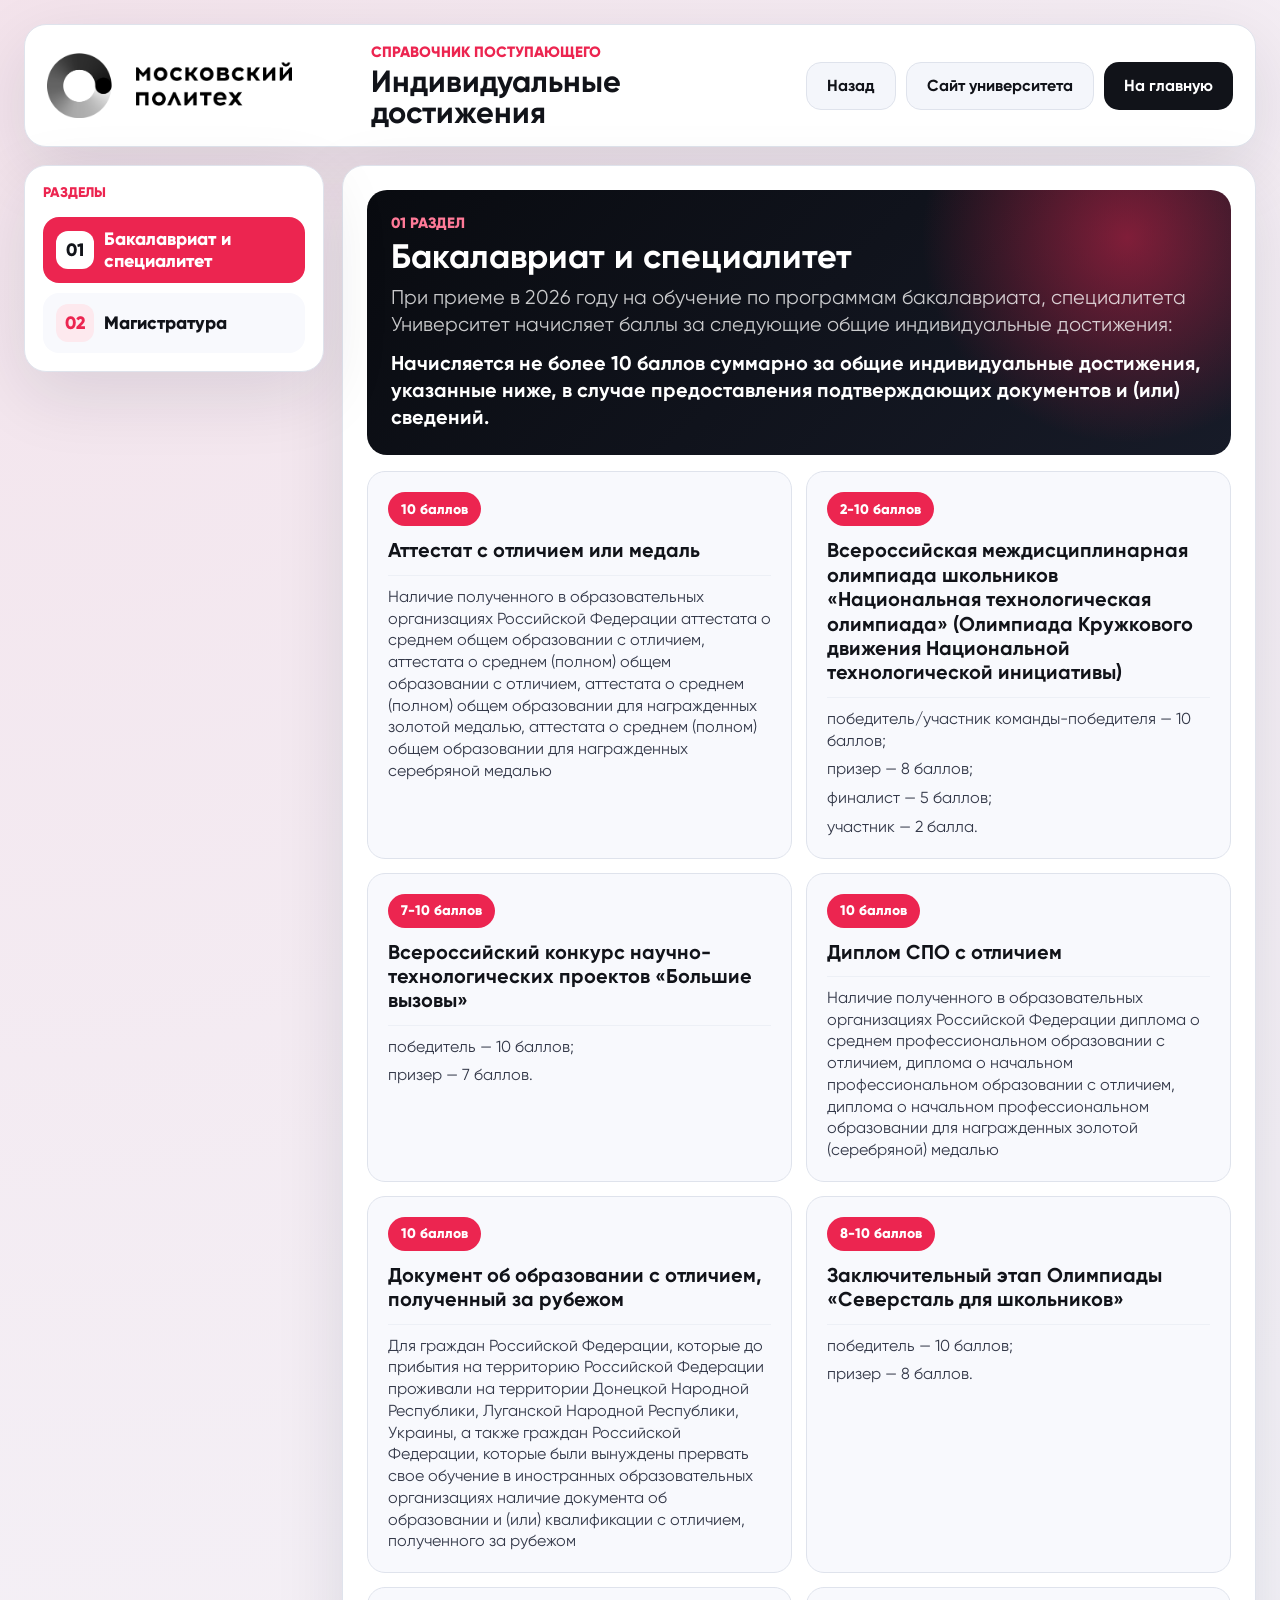
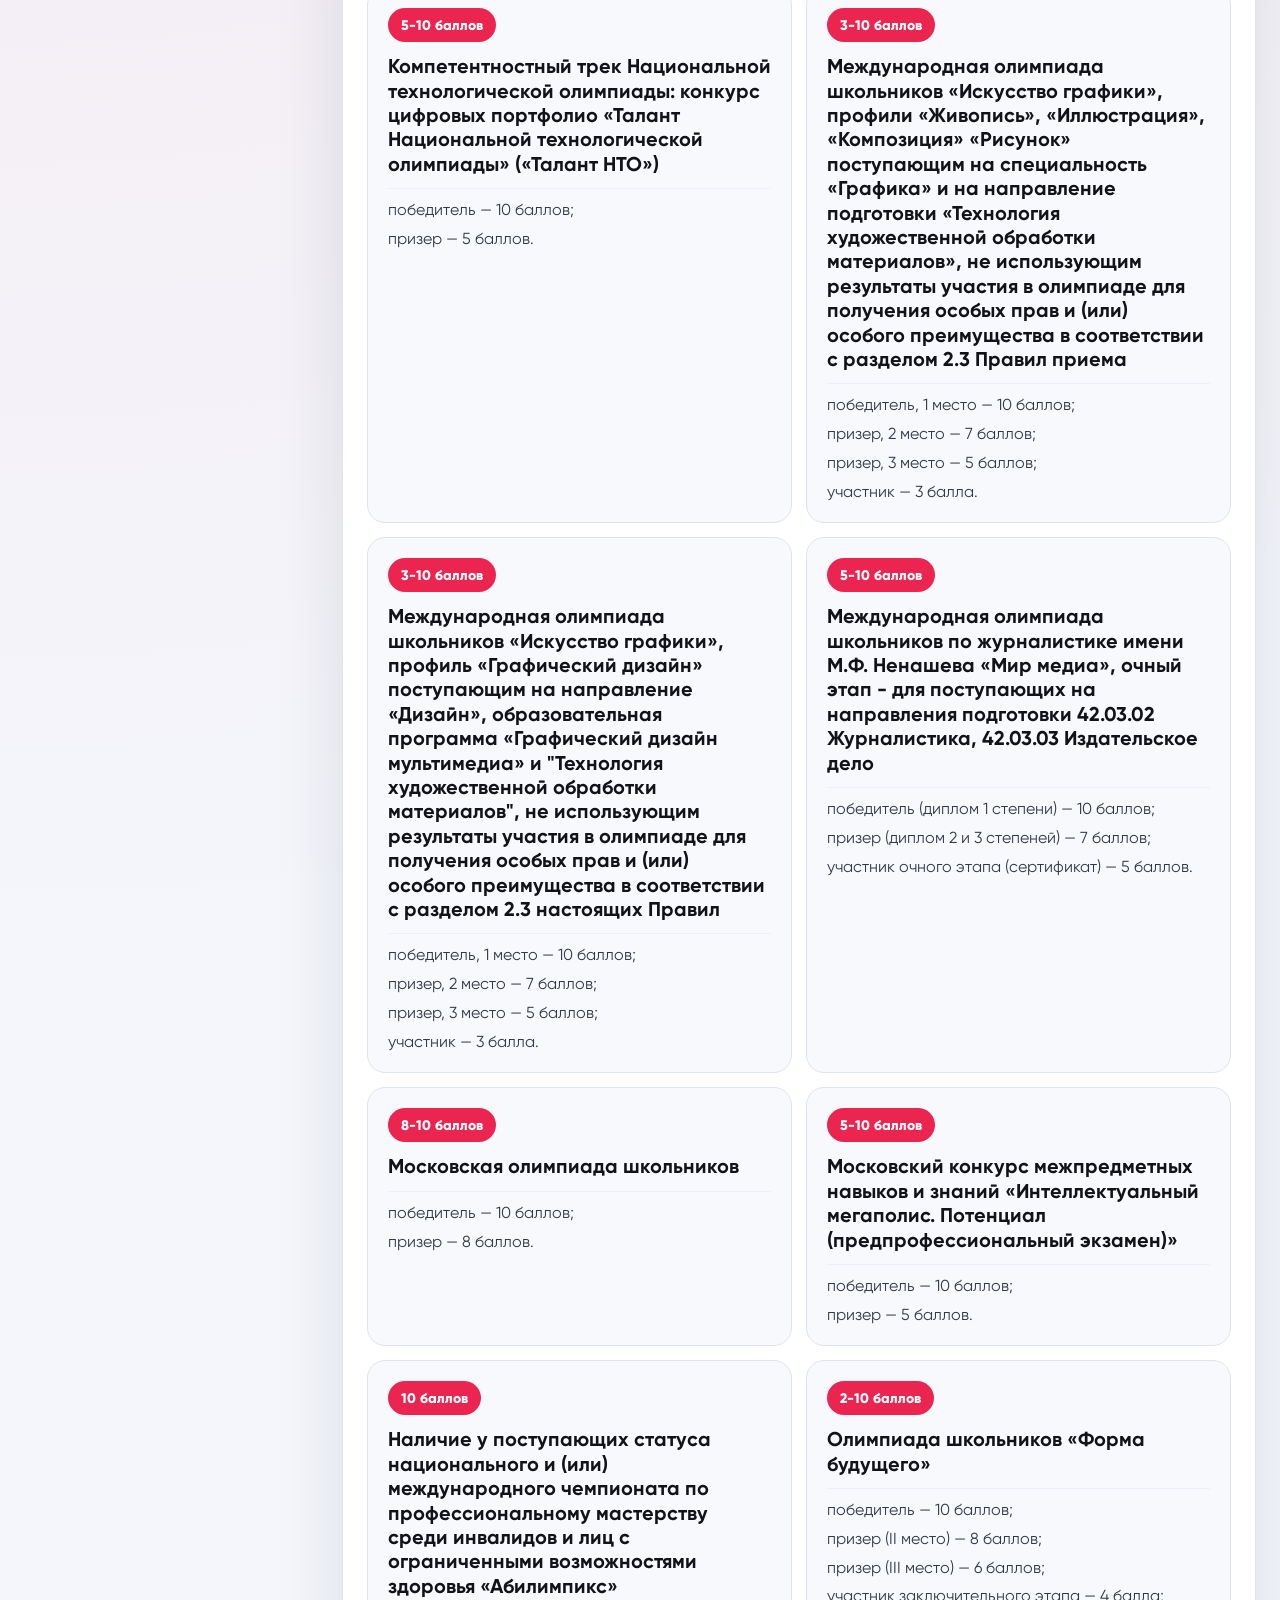
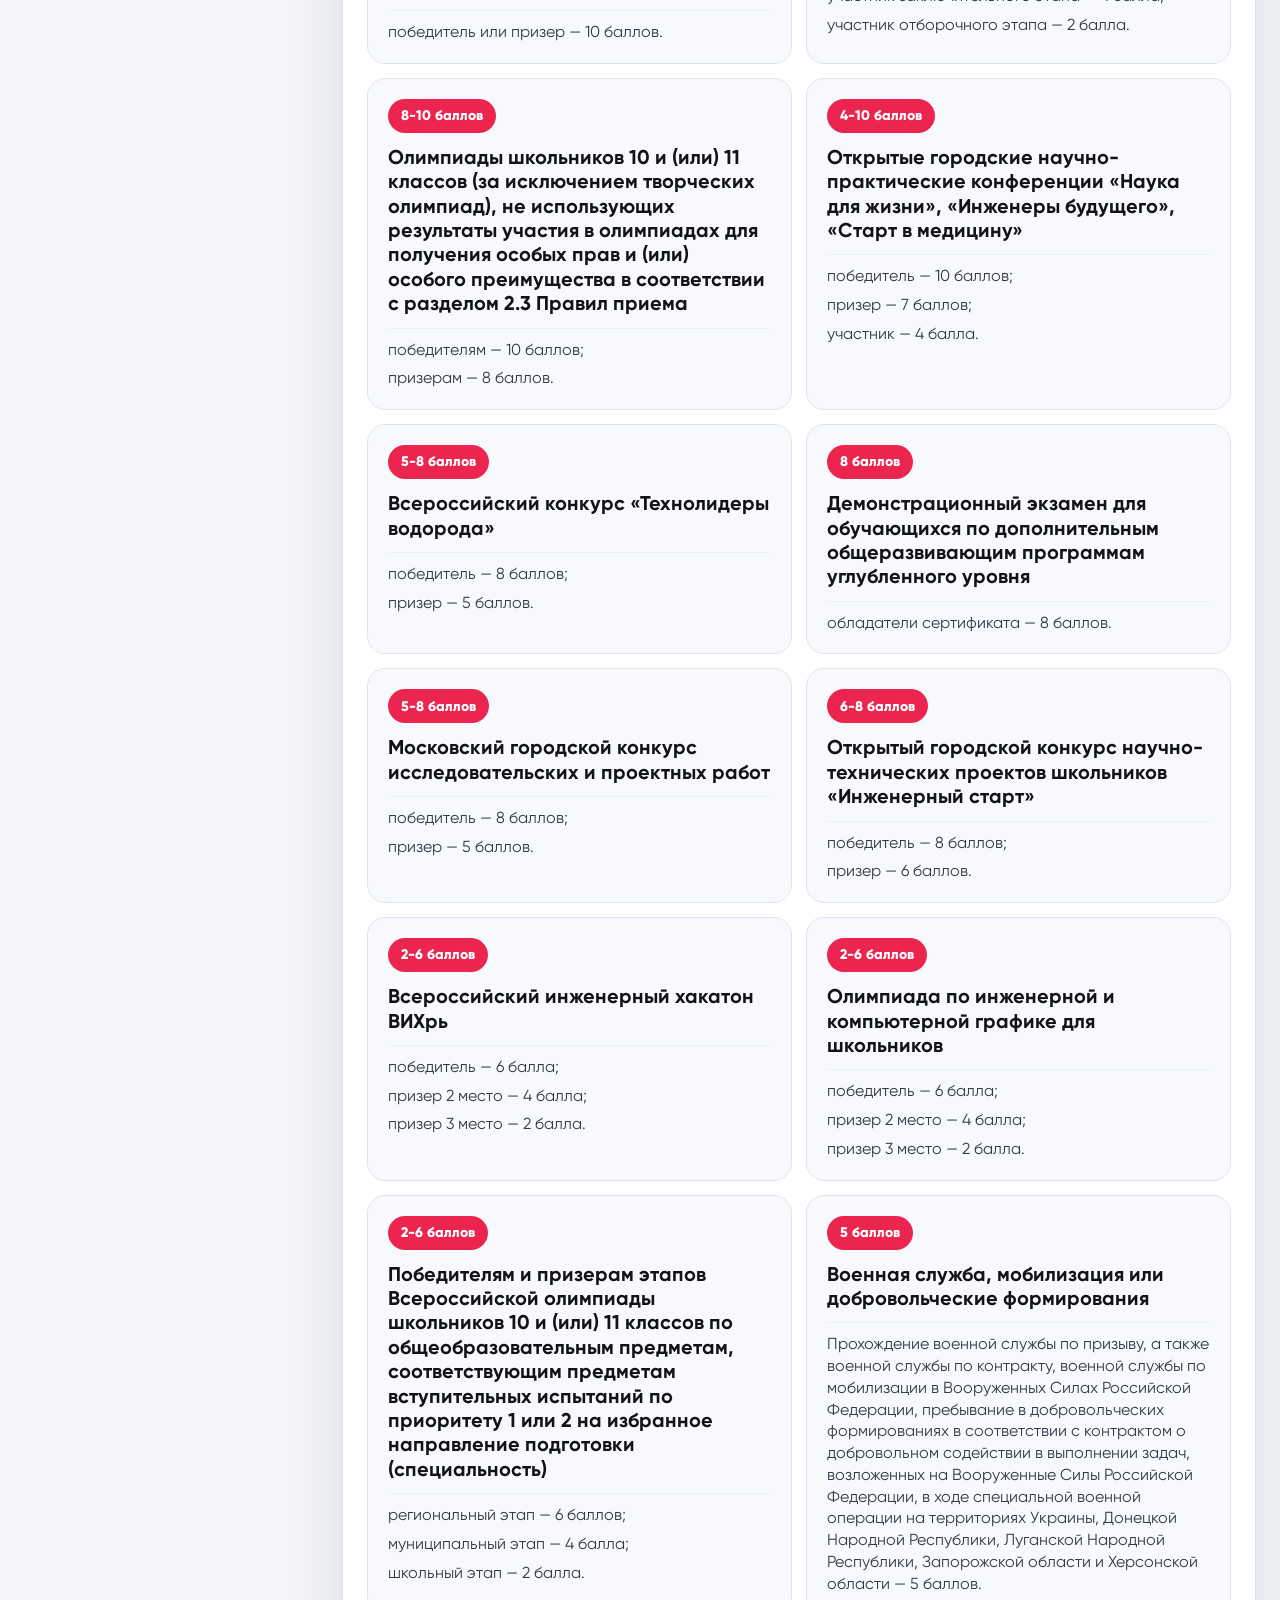
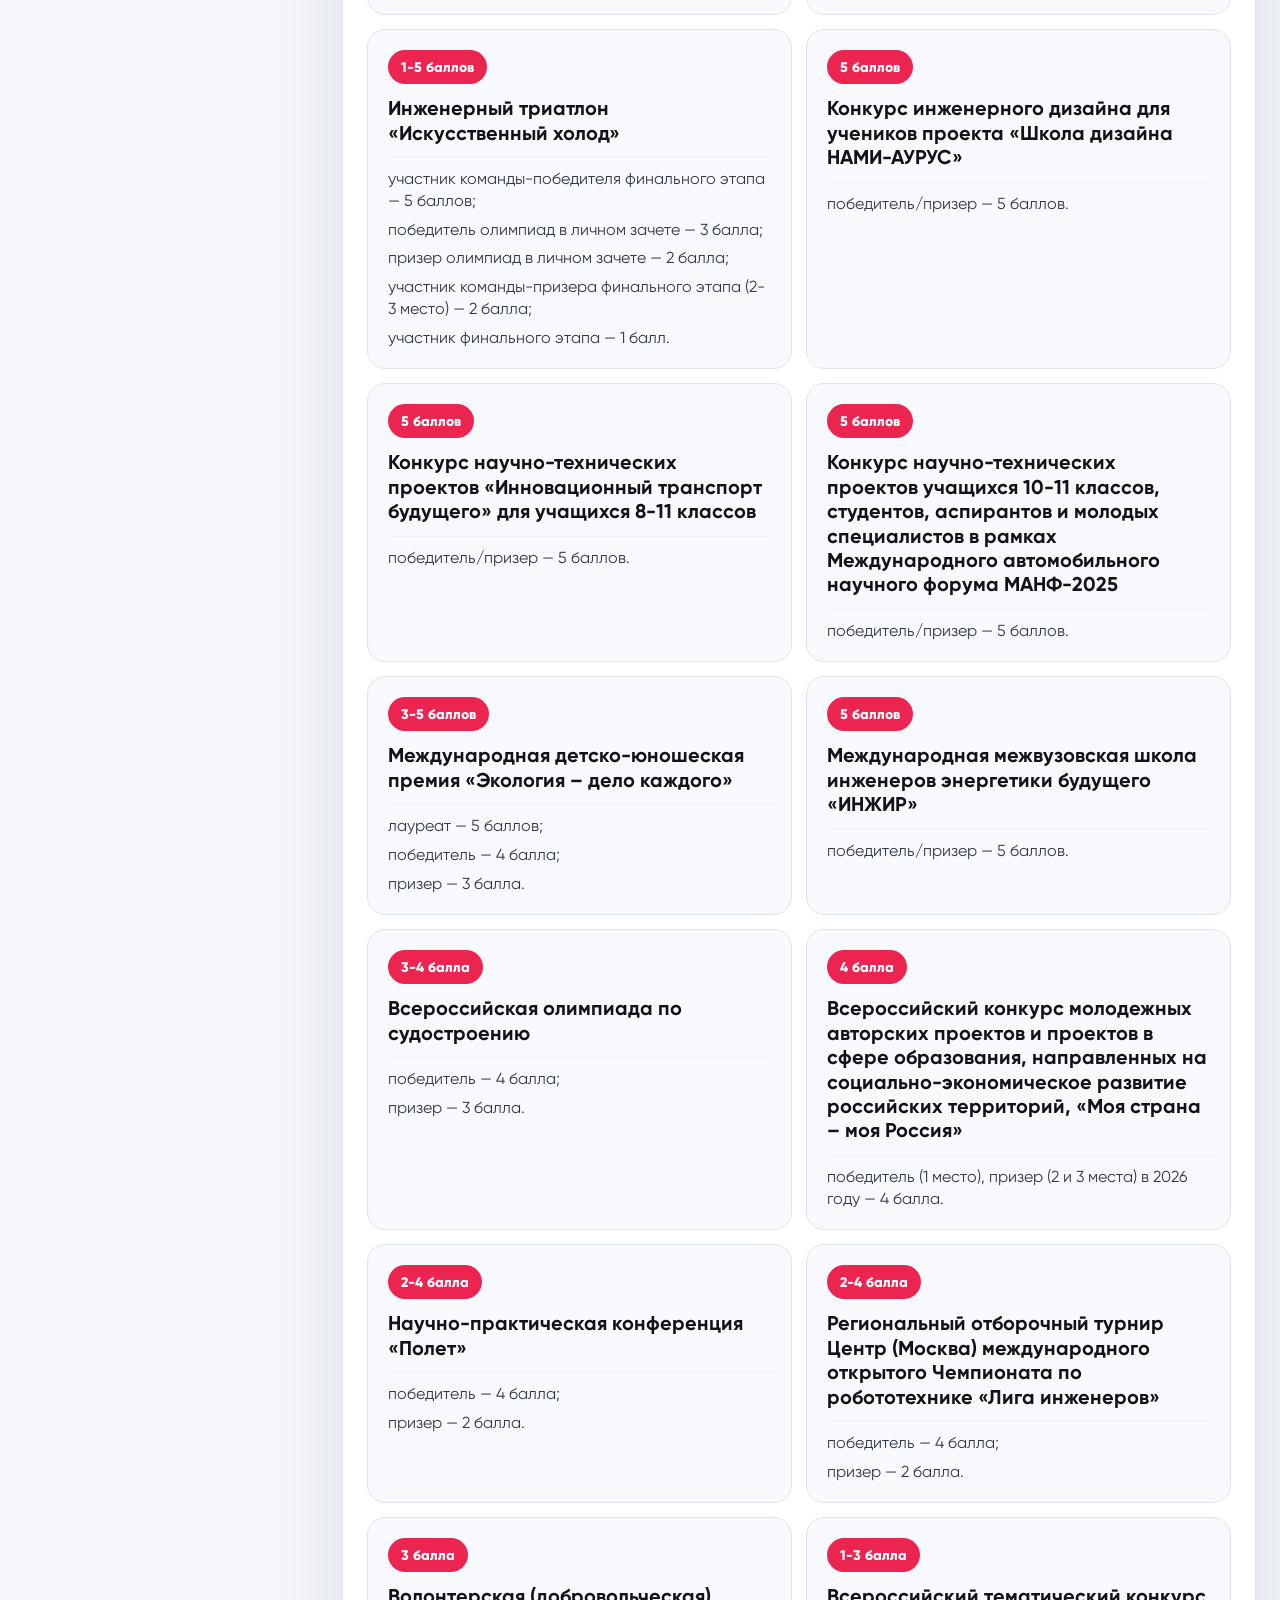
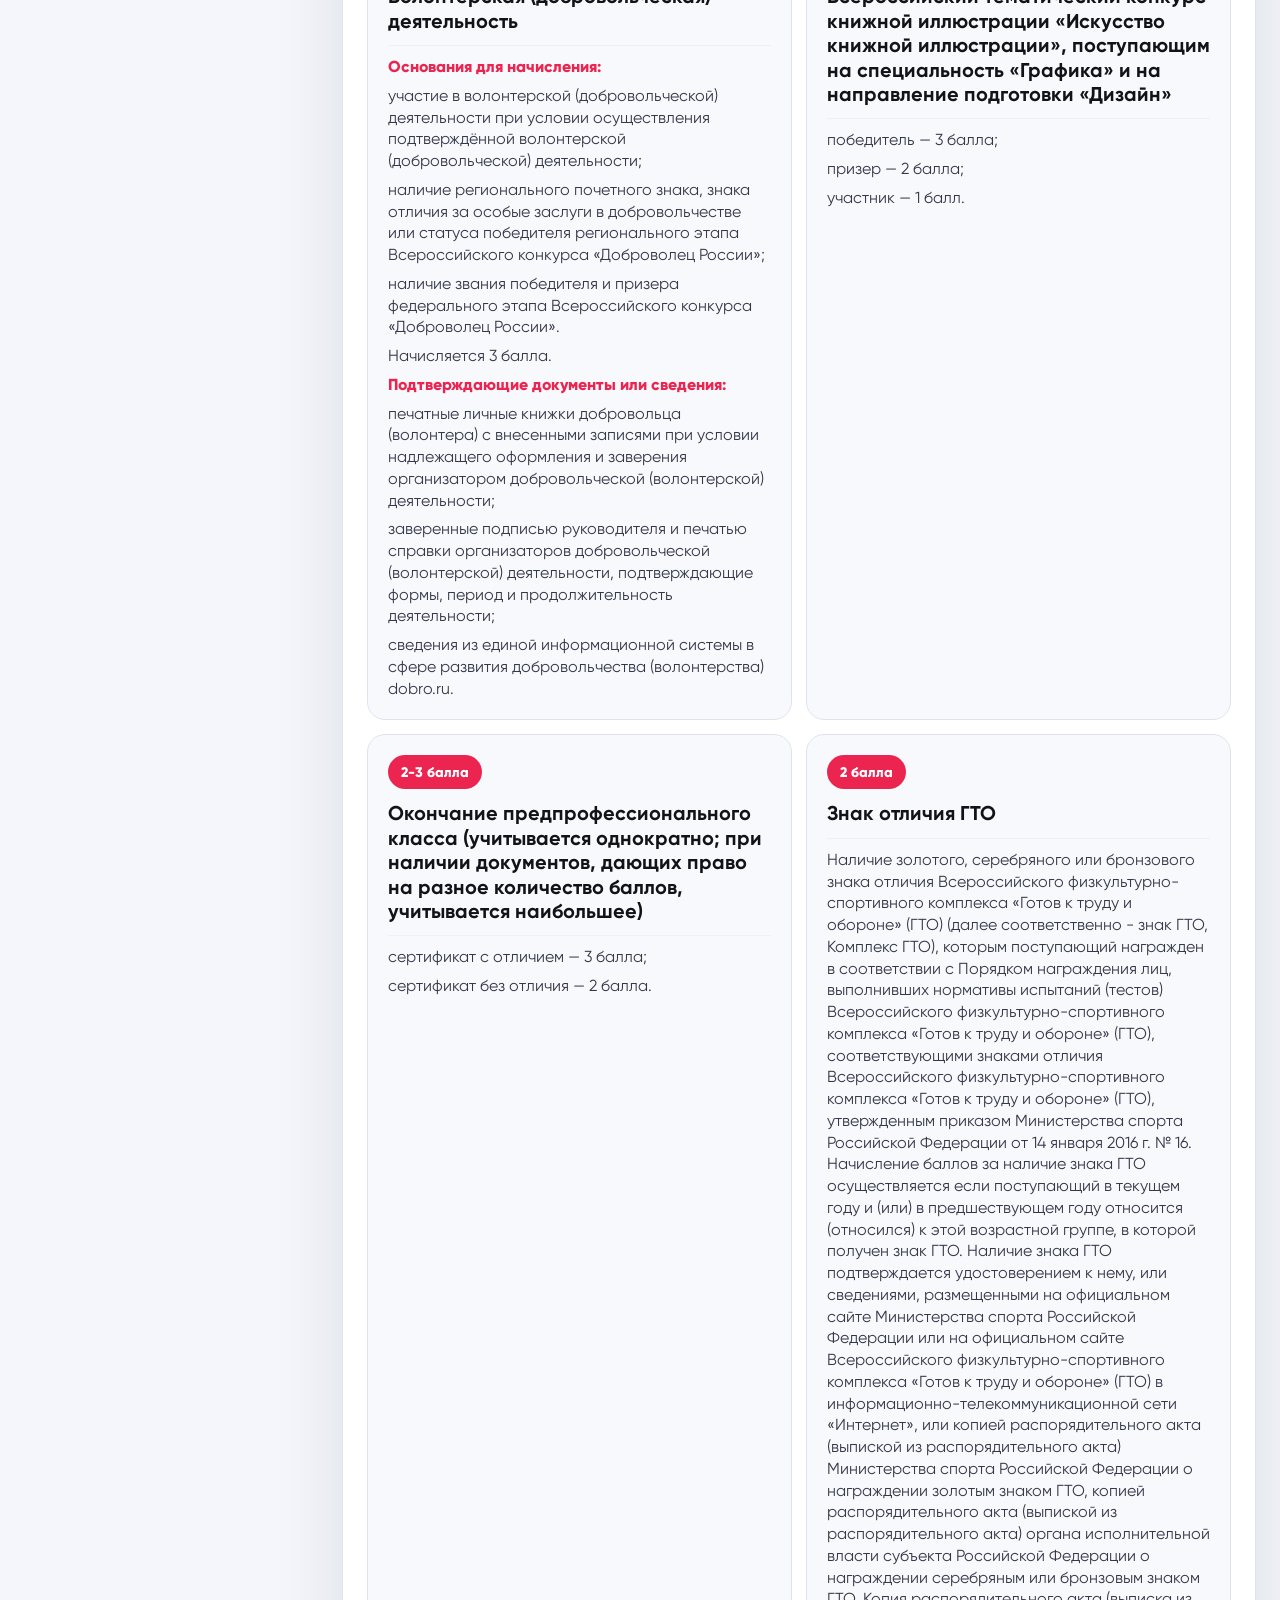
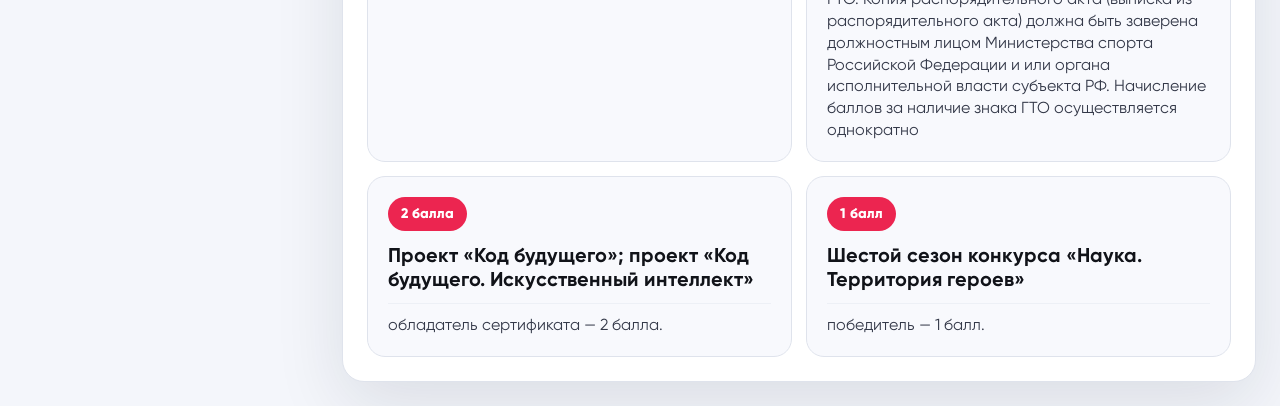
==== achievements.html @ 29fb8d40 "Initial site publication setup" ====
<!doctype html>
<html lang="ru">
  <head>
    <meta charset="utf-8">
    <meta name="viewport" content="width=device-width, initial-scale=1">
    <title>Индивидуальные достижения | Московский Политех</title>
    <link rel="stylesheet" href="assets/css/styles.css">
    <link rel="stylesheet" href="assets/css/viewer.css">
    <link rel="stylesheet" href="assets/css/achievements.css">
  </head>
  <body class="viewer-page">
    <main class="viewer-shell achievements-shell">
      <header class="viewer-header">
        <img src="assets/img/polytech_logo_main_RGB_RUS.png" alt="Московский Политех">
        <div>
          <p>Справочник поступающего</p>
          <h1>Индивидуальные достижения</h1>
        </div>
        <div class="viewer-actions">
          <button type="button" data-go-back>Назад</button>
          <button type="button" data-open-achievements-site>Сайт университета</button>
          <a href="index.html">На главную</a>
        </div>
      </header>

      <section class="achievements-layout">
        <aside class="achievements-nav" id="achievementsNav"></aside>
        <section class="achievements-content">
          <div class="achievements-hero" id="achievementsHero"></div>
          <div class="achievements-grid" id="achievementsGrid"></div>
        </section>
      </section>
    </main>
    <script src="assets/js/achievements-data.js"></script>
    <script src="assets/js/achievements.js"></script>
  </body>
</html>
---- assets/css/styles.css ----
:root {
  --bg: #f4f6fb;
  --surface: #ffffff;
  --surface-soft: #f7f8fc;
  --text: #111319;
  --muted: #697083;
  --line: #dfe3ec;
  --brand-red: #ec2550;
  --brand-black: #111319;
  --active-accent: #ec2550;
  --shadow: 0 22px 70px rgba(22, 28, 45, 0.11);
  --radius: 22px;
}

@font-face {
  font-family: "Gilroy";
  src: url("../fonts/Gilroy-Regular.otf") format("opentype");
  font-weight: 400;
  font-style: normal;
  font-display: swap;
}

@font-face {
  font-family: "Gilroy";
  src: url("../fonts/Gilroy-Medium.otf") format("opentype");
  font-weight: 500;
  font-style: normal;
  font-display: swap;
}

@font-face {
  font-family: "Gilroy";
  src: url("../fonts/Gilroy-SemiBold.otf") format("opentype");
  font-weight: 600;
  font-style: normal;
  font-display: swap;
}

@font-face {
  font-family: "Gilroy";
  src: url("../fonts/Gilroy-Bold.otf") format("opentype");
  font-weight: 700;
  font-style: normal;
  font-display: swap;
}

@font-face {
  font-family: "Gilroy";
  src: url("../fonts/Gilroy-ExtraBold.otf") format("opentype");
  font-weight: 800;
  font-style: normal;
  font-display: swap;
}

* {
  box-sizing: border-box;
}

html,
body {
  width: 100%;
  min-height: 100%;
}

body {
  margin: 0;
  color: var(--text);
  background:
    radial-gradient(circle at 10% 0%, rgba(236, 37, 80, 0.08), transparent 34%),
    linear-gradient(180deg, #fbfcff 0%, var(--bg) 100%);
  font-family: "Gilroy", Arial, Helvetica, system-ui, sans-serif;
  letter-spacing: 0;
}

body.dashboard-page,
html:has(body.dashboard-page) {
  height: 100%;
  overflow: hidden;
}

body.modal-open {
  overflow: hidden;
}

button {
  font: inherit;
  color: inherit;
}

svg {
  fill: none;
  stroke: currentColor;
  stroke-width: 1.8;
  stroke-linecap: round;
  stroke-linejoin: round;
}

.app-shell {
  display: grid;
  grid-template-rows: minmax(70px, 7.8vh) minmax(0, 1fr);
  width: 100vw;
  height: 100vh;
  margin: 0 auto;
  padding: clamp(14px, 1.05vw, 30px);
  overflow: hidden;
}

.topbar {
  display: grid;
  grid-template-columns: minmax(280px, 20vw) minmax(520px, 1fr) minmax(190px, 13vw);
  align-items: center;
  gap: clamp(16px, 1.2vw, 34px);
  min-height: 0;
  padding: clamp(7px, 0.65vw, 18px) clamp(14px, 1vw, 28px);
  background: rgba(255, 255, 255, 0.84);
  border: 1px solid rgba(223, 227, 236, 0.9);
  border-radius: var(--radius);
  box-shadow: 0 12px 40px rgba(23, 30, 52, 0.07);
  backdrop-filter: blur(18px);
}

.top-actions {
  display: flex;
  align-items: center;
  justify-content: flex-end;
  gap: clamp(8px, 0.55vw, 14px);
  min-width: 0;
}

.brand {
  display: flex;
  align-items: center;
  min-width: 0;
  align-self: center;
  color: inherit;
  text-decoration: none;
  cursor: pointer;
}

.brand__logo {
  display: block;
  width: min(100%, 330px);
  max-height: clamp(38px, 4.25vh, 84px);
  object-fit: contain;
  object-position: left center;
}

.page-title {
  display: flex;
  flex-direction: column;
  justify-content: center;
  align-self: center;
  min-height: 0;
  text-align: center;
  transform: translateY(-2px);
}

.page-title p,
.panel-heading p,
.section-heading p,
.eyebrow,
.modal-kicker {
  margin: 0;
  color: var(--active-accent);
  font-size: clamp(12px, 0.78vw, 20px);
  font-weight: 800;
  letter-spacing: 0;
  text-transform: uppercase;
}

.page-title p {
  font-size: clamp(27px, 1.95vw, 62px);
  color: #111319;
  line-height: 0.95;
}

.page-title h1 {
  margin: 5px 0 0;
  color: var(--muted);
  font-size: clamp(15px, 0.95vw, 30px);
  line-height: 1;
  font-weight: 600;
}

.top-action,
.primary-action,
.secondary-action,
.wide-link,
.modal-button,
.operator-card button,
.script-row__actions button {
  display: inline-flex;
  align-items: center;
  justify-content: center;
  gap: 10px;
  min-height: clamp(42px, 2.95vh, 70px);
  padding: 0 clamp(16px, 1.15vw, 32px);
  border: 0;
  border-radius: clamp(12px, 0.8vw, 22px);
  cursor: pointer;
  transition: transform 160ms ease, box-shadow 160ms ease, background 160ms ease;
}

.top-actions .top-action {
  min-height: clamp(40px, 2.7vh, 64px);
  padding: 0 clamp(12px, 0.85vw, 24px);
  white-space: nowrap;
}

.top-action,
.primary-action,
.modal-button,
.operator-card button {
  color: #fff;
  background: var(--brand-black);
  box-shadow: 0 12px 24px rgba(17, 19, 25, 0.18);
}

.top-action:hover,
.primary-action:hover,
.modal-button:hover,
.operator-card button:hover {
  transform: translateY(-1px);
}

.button-icon {
  display: inline-grid;
  place-items: center;
  width: 24px;
  height: 24px;
}

.button-icon svg {
  width: 24px;
  height: 24px;
}

.dashboard-page main {
  display: grid;
  grid-template-rows: minmax(0, 56fr) minmax(0, 44fr);
  gap: clamp(12px, 0.9vw, 24px);
  min-height: 0;
  margin-top: clamp(12px, 0.9vw, 24px);
  overflow: hidden;
}

.dashboard-grid {
  display: grid;
  grid-template-columns: minmax(300px, 20vw) minmax(620px, 1fr) minmax(320px, 21vw);
  gap: clamp(12px, 0.9vw, 24px);
  min-height: 0;
  overflow: hidden;
}

.topics-panel,
.faq-panel,
.hero-card,
.materials-section {
  background: var(--surface);
  border: 1px solid rgba(223, 227, 236, 0.95);
  border-radius: var(--radius);
  box-shadow: var(--shadow);
}

.topics-panel,
.faq-panel {
  min-height: 0;
  padding: clamp(12px, 0.9vw, 26px);
  overflow: hidden;
}

.panel-heading h2,
.section-heading h2 {
  margin: 4px 0 0;
  font-size: clamp(20px, 1.22vw, 38px);
  line-height: 1.1;
}

.topic-list {
  display: grid;
  gap: clamp(4px, 0.3vw, 10px);
  margin-top: clamp(8px, 0.55vw, 18px);
}

.topic-item {
  display: grid;
  grid-template-columns: 14px 1fr;
  align-items: center;
  gap: 12px;
  min-height: clamp(30px, 2.45vh, 64px);
  padding: clamp(4px, 0.28vw, 10px) clamp(8px, 0.52vw, 16px);
  color: #343949;
  text-align: left;
  background: transparent;
  border: 1px solid transparent;
  border-radius: clamp(10px, 0.72vw, 18px);
  cursor: pointer;
}

.topic-item span:last-child {
  font-size: clamp(13px, 0.74vw, 22px);
  font-weight: 700;
  line-height: 1.18;
}

.topic-dot {
  width: 10px;
  height: 10px;
  border-radius: 50%;
  background: var(--topic-accent);
  box-shadow: 0 0 0 5px color-mix(in srgb, var(--topic-accent) 13%, transparent);
}

.topic-item.is-active {
  color: #111319;
  background: color-mix(in srgb, var(--topic-accent) 10%, #fff);
  border-color: color-mix(in srgb, var(--topic-accent) 28%, #fff);
}

.hero-card {
  position: relative;
  display: grid;
  grid-template-columns: minmax(0, 1fr) 36%;
  overflow: hidden;
  min-height: 0;
  padding: clamp(18px, 1.35vw, 42px);
  color: #fff;
  background:
    radial-gradient(circle at 83% 18%, rgba(236, 37, 80, 0.28), transparent 27%),
    linear-gradient(135deg, #090b10 0%, #151821 58%, #08090d 100%);
}

.hero-card::before {
  position: absolute;
  inset: 0;
  content: "";
  background-image:
    linear-gradient(rgba(255, 255, 255, 0.055) 1px, transparent 1px),
    linear-gradient(90deg, rgba(255, 255, 255, 0.055) 1px, transparent 1px);
  background-size: 42px 42px;
  mask-image: linear-gradient(110deg, rgba(0, 0, 0, 0.38), transparent 78%);
}

.hero-copy {
  position: relative;
  z-index: 2;
  display: flex;
  flex-direction: column;
  justify-content: center;
  max-width: 660px;
}

.eyebrow {
  color: #ff6f8e;
}

.hero-copy h2 {
  margin: clamp(8px, 0.58vw, 18px) 0 0;
  font-size: clamp(32px, 2.42vw, 78px);
  line-height: 0.96;
  font-weight: 800;
  max-width: 92%;
}

.hero-copy p:not(.eyebrow) {
  margin: clamp(10px, 0.68vw, 22px) 0 0;
  max-width: 620px;
  color: rgba(255, 255, 255, 0.78);
  font-size: clamp(16px, 1.02vw, 32px);
  line-height: 1.25;
}

.hero-points {
  display: flex;
  flex-wrap: wrap;
  gap: clamp(6px, 0.45vw, 12px);
  margin-top: clamp(10px, 0.72vw, 24px);
}

.hero-points span {
  display: inline-flex;
  align-items: center;
  min-height: clamp(28px, 2vh, 52px);
  padding: clamp(5px, 0.34vw, 12px) clamp(9px, 0.58vw, 18px);
  color: rgba(255, 255, 255, 0.9);
  font-size: clamp(12px, 0.68vw, 20px);
  font-weight: 700;
  background: rgba(255, 255, 255, 0.11);
  border: 1px solid rgba(255, 255, 255, 0.15);
  border-radius: 999px;
}

.hero-actions {
  display: flex;
  flex-wrap: wrap;
  gap: clamp(8px, 0.55vw, 16px);
  margin-top: clamp(12px, 0.85vw, 28px);
}

.primary-action {
  background: var(--brand-red);
  box-shadow: 0 14px 30px color-mix(in srgb, var(--active-accent) 32%, transparent);
}

.secondary-action,
.modal-button--secondary {
  color: #111319;
  background: #fff;
  border: 1px solid var(--line);
  box-shadow: none;
}

.hero-visual {
  position: relative;
  z-index: 1;
  display: grid;
  place-items: center;
  overflow: visible;
}

.hero-visual img {
  width: min(520px, 112%);
  height: auto;
  transform: rotate(-5deg) translateX(2%);
  filter: drop-shadow(0 30px 44px rgba(236, 37, 80, 0.18));
}

.faq-list {
  display: grid;
  gap: clamp(4px, 0.3vw, 10px);
  margin-top: clamp(8px, 0.55vw, 18px);
}

.faq-item {
  display: grid;
  grid-template-columns: 1fr 24px;
  align-items: center;
  gap: 10px;
  min-height: clamp(30px, 2.35vh, 62px);
  padding: clamp(4px, 0.28vw, 10px) clamp(8px, 0.48vw, 16px) clamp(4px, 0.28vw, 10px) clamp(10px, 0.56vw, 18px);
  text-align: left;
  background: var(--surface-soft);
  border: 1px solid transparent;
  border-radius: 14px;
  cursor: pointer;
}

.faq-item span {
  font-size: clamp(12px, 0.68vw, 20px);
  font-weight: 700;
  line-height: 1.18;
}

.faq-item svg {
  width: 21px;
  color: var(--active-accent);
}

.faq-item:hover {
  border-color: color-mix(in srgb, var(--active-accent) 24%, #fff);
}

.wide-link {
  width: 100%;
  margin-top: clamp(8px, 0.55vw, 18px);
  color: var(--active-accent);
  background: color-mix(in srgb, var(--active-accent) 10%, #fff);
  border: 1px solid color-mix(in srgb, var(--active-accent) 18%, #fff);
  font-weight: 800;
}

.materials-section {
  min-height: 0;
  padding: clamp(10px, 0.7vw, 22px) clamp(14px, 0.9vw, 26px) clamp(10px, 0.7vw, 22px);
  overflow: hidden;
}

.section-heading {
  display: flex;
  align-items: baseline;
  justify-content: flex-start;
  gap: clamp(14px, 1vw, 32px);
  margin-bottom: clamp(6px, 0.42vw, 14px);
}

.section-heading h2 {
  margin: 0;
}

.materials-grid {
  display: grid;
  grid-template-columns: repeat(5, minmax(0, 1fr));
  grid-auto-rows: minmax(0, 1fr);
  gap: clamp(8px, 0.62vw, 18px);
  height: calc(100% - clamp(36px, 2.65vh, 72px));
  min-height: 0;
}

.material-card {
  display: grid;
  grid-template-rows: auto auto 1fr;
  gap: clamp(5px, 0.34vw, 10px);
  min-height: 0;
  padding: clamp(9px, 0.64vw, 20px);
  text-align: left;
  background: linear-gradient(180deg, #fff 0%, #f8f9fd 100%);
  border: 1px solid var(--line);
  border-radius: clamp(14px, 0.9vw, 24px);
  cursor: pointer;
  transition: transform 160ms ease, border-color 160ms ease, box-shadow 160ms ease;
}

.material-card:hover {
  transform: translateY(-2px);
  border-color: color-mix(in srgb, var(--active-accent) 32%, #fff);
  box-shadow: 0 18px 34px rgba(22, 28, 45, 0.1);
}

.material-icon {
  display: grid;
  place-items: center;
  width: clamp(32px, 2vw, 62px);
  height: clamp(32px, 2vw, 62px);
  color: var(--active-accent);
  background: color-mix(in srgb, var(--active-accent) 10%, #fff);
  border-radius: 14px;
}

.material-icon svg {
  width: clamp(19px, 1.15vw, 34px);
  height: clamp(19px, 1.15vw, 34px);
}

.material-card strong {
  font-size: clamp(15px, 0.88vw, 28px);
  line-height: 1;
}

.material-card span:last-child {
  color: var(--muted);
  font-size: clamp(12px, 0.68vw, 20px);
  line-height: 1.18;
  overflow: hidden;
}

.modal-backdrop {
  position: fixed;
  z-index: 20;
  inset: 0;
  display: grid;
  place-items: center;
  padding: 38px;
  background: rgba(11, 14, 24, 0.58);
  backdrop-filter: blur(8px);
}

.modal-backdrop[hidden] {
  display: none;
}

.modal {
  position: relative;
  width: min(1120px, 100%);
  max-height: min(840px, calc(100vh - 70px));
  overflow: hidden;
  background: #fff;
  border-radius: 24px;
  box-shadow: 0 30px 100px rgba(0, 0, 0, 0.3);
}

.modal-close {
  position: absolute;
  top: 20px;
  right: 20px;
  z-index: 2;
  display: grid;
  place-items: center;
  width: 48px;
  height: 48px;
  background: #f1f3f8;
  border: 0;
  border-radius: 50%;
  cursor: pointer;
}

.modal-close svg {
  width: 24px;
}

.modal-body {
  max-height: inherit;
  overflow: auto;
  padding: 40px;
}

.modal-kicker {
  color: var(--active-accent);
}

.modal h2 {
  max-width: 900px;
  margin: 8px 0 20px;
  font-size: 42px;
  line-height: 1.06;
}

.modal-content {
  color: #2a2f3d;
  font-size: 20px;
  line-height: 1.45;
}

.large-text {
  margin: 0;
  max-width: 900px;
  font-size: 22px;
  line-height: 1.45;
}

.theme-summary {
  padding: 22px;
  background: color-mix(in srgb, var(--theme-accent) 9%, #fff);
  border: 1px solid color-mix(in srgb, var(--theme-accent) 22%, #fff);
  border-radius: 18px;
}

.theme-summary p {
  margin: 0;
  font-size: 22px;
}

.theme-summary ul,
.clean-list {
  display: grid;
  gap: 10px;
  margin: 18px 0 0;
  padding-left: 24px;
}

.info-grid {
  display: grid;
  grid-template-columns: repeat(2, minmax(0, 1fr));
  gap: 14px;
  margin-top: 16px;
}

.info-block {
  padding: 18px;
  background: #f8f9fd;
  border: 1px solid var(--line);
  border-radius: 18px;
}

.info-block h3 {
  margin: 0 0 8px;
  font-size: 22px;
}

.info-block p {
  margin: 0;
}

.modal-actions {
  display: flex;
  flex-wrap: wrap;
  gap: 12px;
  margin-top: 24px;
}

.scripts-layout {
  display: grid;
  grid-template-columns: 320px 1fr;
  gap: 18px;
}

.operator-card {
  display: flex;
  flex-direction: column;
  align-items: flex-start;
  min-height: 330px;
  padding: 22px;
  color: #fff;
  background: linear-gradient(145deg, #111319, #27304f);
  border-radius: 20px;
}

.operator-card p {
  margin: 0;
  color: color-mix(in srgb, var(--active-accent) 72%, #fff);
  font-size: 15px;
  font-weight: 800;
  text-transform: uppercase;
}

.operator-card h3 {
  margin: 12px 0;
  font-size: 28px;
  line-height: 1.05;
}

.operator-card span {
  color: rgba(255, 255, 255, 0.76);
}

.operator-card button {
  margin-top: auto;
  background: var(--active-accent);
}

.scripts-list {
  display: grid;
  gap: 10px;
}

.script-row {
  display: grid;
  grid-template-columns: 1fr auto;
  align-items: center;
  gap: 16px;
  padding: 14px;
  background: color-mix(in srgb, var(--theme-accent) 7%, #fff);
  border: 1px solid color-mix(in srgb, var(--theme-accent) 18%, #fff);
  border-radius: 16px;
}

.script-row strong,
.script-row span {
  display: block;
}

.script-row strong {
  font-size: 19px;
}

.script-row span {
  margin-top: 3px;
  color: var(--muted);
  font-size: 16px;
}

.script-row__actions {
  display: flex;
  gap: 8px;
}

.script-row__actions button {
  min-height: 44px;
  padding: 0 15px;
  color: #111319;
  background: #fff;
  border: 1px solid var(--line);
  border-radius: 12px;
  box-shadow: none;
}

.faq-rows {
  display: grid;
  gap: 10px;
}

.faq-row {
  display: grid;
  gap: 6px;
  width: 100%;
  padding: 16px;
  text-align: left;
  background: #f8f9fd;
  border: 1px solid var(--line);
  border-radius: 16px;
  cursor: pointer;
}

.faq-row strong {
  font-size: 20px;
}

.faq-row span {
  color: var(--muted);
  font-size: 17px;
  line-height: 1.35;
}

@media (max-width: 1500px) {
  .topbar,
  .dashboard-grid {
    grid-template-columns: 1fr;
  }

  .top-actions {
    justify-content: flex-start;
  }

  .page-title {
    text-align: left;
  }

  .materials-grid {
    grid-template-columns: repeat(3, minmax(0, 1fr));
  }

  .topic-list {
    grid-template-columns: repeat(2, minmax(0, 1fr));
  }
}

@media (max-width: 900px) {
  .app-shell {
    padding: 14px;
  }

  .hero-card,
  .scripts-layout,
  .info-grid {
    grid-template-columns: 1fr;
  }

  .hero-visual {
    display: none;
  }

  .materials-grid,
  .topic-list {
    grid-template-columns: 1fr;
  }

  .modal-body {
    padding: 26px;
  }

  .modal h2 {
    font-size: 32px;
  }
}
---- assets/css/viewer.css ----
.viewer-page {
  min-height: 100vh;
  height: auto;
  overflow: auto;
  background:
    radial-gradient(circle at 0 0, rgba(236, 37, 80, 0.09), transparent 30%),
    #f4f6fb;
}

.viewer-shell {
  display: block;
  width: min(1480px, calc(100% - 48px));
  margin: 24px auto;
  min-height: auto;
  overflow: visible;
}

.viewer-header {
  display: grid;
  grid-template-columns: 300px 1fr auto;
  align-items: center;
  gap: 24px;
  padding: 18px 22px;
  background: #fff;
  border: 1px solid var(--line);
  border-radius: 22px;
  box-shadow: var(--shadow);
}

.viewer-header img {
  width: 245px;
  max-height: 70px;
  object-fit: contain;
  object-position: left center;
}

.viewer-header p {
  margin: 0 0 6px;
  color: var(--brand-red);
  font-size: 15px;
  font-weight: 800;
  text-transform: uppercase;
}

.viewer-header h1 {
  margin: 0;
  font-size: clamp(30px, 2.4vw, 52px);
  line-height: 1;
}

.viewer-header a,
.viewer-header button,
.loyalty-tabs button {
  display: inline-flex;
  align-items: center;
  justify-content: center;
  min-height: 48px;
  padding: 0 20px;
  color: #fff;
  text-decoration: none;
  background: var(--brand-black);
  border: 0;
  border-radius: 15px;
  font: inherit;
  font-weight: 700;
  cursor: pointer;
}

.viewer-actions {
  display: flex;
  align-items: center;
  justify-content: flex-end;
  gap: 10px;
}

.viewer-header button {
  color: var(--brand-black);
  background: #f4f6fb;
  border: 1px solid var(--line);
}

.viewer-content {
  margin-top: 18px;
  padding: 28px;
  background: #fff;
  border: 1px solid var(--line);
  border-radius: 22px;
  box-shadow: var(--shadow);
}

.script-article {
  display: grid;
  gap: 12px;
}

.script-article h2,
.slide-card h2 {
  margin: 24px 0 4px;
  color: var(--brand-red);
  font-size: 28px;
  line-height: 1.1;
}

.script-article h2:first-child {
  margin-top: 0;
}

.script-article p,
.script-checklist li,
.slide-card li,
.summary-card li {
  margin: 0;
  color: #252a35;
  font-size: 21px;
  line-height: 1.48;
  overflow-wrap: anywhere;
  word-break: normal;
}

.script-viewer-layout {
  display: grid;
  grid-template-columns: minmax(280px, 360px) minmax(0, 1fr);
  gap: 18px;
  margin-top: 18px;
  align-items: start;
}

.script-nav {
  position: sticky;
  top: 18px;
  max-height: calc(100vh - 170px);
  padding: 18px;
  overflow: auto;
  background: #fff;
  border: 1px solid var(--line);
  border-radius: 22px;
  box-shadow: var(--shadow);
}

.script-nav p {
  margin: 0 0 12px;
  color: var(--brand-red);
  font-size: 14px;
  font-weight: 800;
  text-transform: uppercase;
}

.script-nav__group {
  display: grid;
  gap: 6px;
  padding: 7px 0;
  border-top: 1px solid #edf0f6;
}

.script-nav__group:first-of-type {
  border-top: 0;
  padding-top: 0;
}

.script-nav button {
  width: 100%;
  text-align: left;
  border: 1px solid transparent;
  cursor: pointer;
}

.script-nav__section {
  min-height: 46px;
  padding: 10px 12px;
  color: var(--brand-black);
  background: #f8f9fd;
  border-radius: 14px;
  font: inherit;
  font-size: 16px;
  font-weight: 800;
  line-height: 1.16;
}

.script-nav__sub {
  min-height: 36px;
  padding: 8px 12px 8px 24px;
  color: #596174;
  background: transparent;
  border-radius: 12px;
  font: inherit;
  font-size: 14px;
  font-weight: 700;
  line-height: 1.18;
}

.script-nav__sub--program {
  margin-top: 2px;
  color: #202532;
  font-size: 14px;
  font-weight: 800;
  background: color-mix(in srgb, var(--brand-red) 6%, #fff);
}

.script-nav__sub--profile {
  padding-left: 36px;
  font-size: 13px;
  font-weight: 600;
}

.script-nav button:hover,
.script-nav button.is-active {
  color: #fff;
  background: var(--brand-red);
}

.script-viewer-content {
  margin-top: 0;
  padding: 0;
  overflow: hidden;
}

.script-overview {
  padding: 26px;
  color: #fff;
  background:
    radial-gradient(circle at 88% 12%, rgba(236, 37, 80, 0.46), transparent 28%),
    linear-gradient(135deg, #090b10, #171b28);
  border-radius: 21px 21px 0 0;
}

.script-overview p {
  margin: 0;
  color: #ff7a98;
  font-size: 15px;
  font-weight: 800;
  text-transform: uppercase;
}

.script-overview h2 {
  margin: 8px 0 10px;
  font-size: clamp(34px, 2.2vw, 56px);
  line-height: 1;
}

.script-overview span {
  display: block;
  max-width: 850px;
  color: rgba(255, 255, 255, 0.76);
  font-size: 20px;
  line-height: 1.35;
}

.script-sections {
  display: grid;
  gap: 16px;
  padding: 18px;
}

.script-section {
  scroll-margin-top: 18px;
  padding: 22px;
  background: #f8f9fd;
  border: 1px solid var(--line);
  border-radius: 18px;
}

.script-section h2 {
  margin: 0 0 16px;
  color: var(--brand-red);
  font-size: clamp(25px, 1.55vw, 36px);
  line-height: 1.08;
}

.script-section__body {
  display: grid;
  gap: 10px;
}

.script-section h3,
.script-section h4 {
  scroll-margin-top: 18px;
}

.script-section h3:first-child {
  margin-top: 0;
}

.script-program {
  margin: 18px 0 4px;
  padding: 16px 18px;
  color: var(--brand-black);
  background: #fff;
  border: 1px solid color-mix(in srgb, var(--brand-red) 18%, #fff);
  border-left: 6px solid var(--brand-red);
  border-radius: 16px;
  font-size: 25px;
  line-height: 1.14;
}

.script-profile {
  margin: 10px 0 2px;
  padding: 12px 16px;
  color: #202532;
  background: #fff;
  border: 1px solid #edf0f6;
  border-radius: 14px;
  font-size: 21px;
  line-height: 1.18;
}

.script-label {
  margin: 2px 0 0;
  padding: 0;
  color: var(--brand-red);
  border-bottom: 0;
  font-size: 15px;
  font-weight: 800;
  line-height: 1.2;
  text-transform: uppercase;
}

.script-section p,
.script-question,
.script-note {
  margin: 0;
  color: #252a35;
  font-size: 20px;
  line-height: 1.45;
  overflow-wrap: anywhere;
}

.script-section p:not(.script-label) {
  padding-bottom: 9px;
  border-bottom: 1px solid #edf0f6;
}

.script-question {
  padding: 16px 18px;
  background: #fff;
  border: 1px solid color-mix(in srgb, var(--brand-red) 18%, #fff);
  border-left: 5px solid var(--brand-red);
  border-radius: 16px;
  font-weight: 700;
}

.script-note {
  padding: 16px 18px;
  color: #111319;
  background: color-mix(in srgb, var(--brand-red) 9%, #fff);
  border: 1px solid color-mix(in srgb, var(--brand-red) 20%, #fff);
  border-radius: 16px;
  font-weight: 700;
}

.script-article p {
  padding-bottom: 10px;
  border-bottom: 1px solid #edf0f6;
}

.script-checklist {
  padding: 0 0 12px;
  border-bottom: 1px solid #edf0f6;
}

.script-checklist p {
  margin-bottom: 10px;
  border-bottom: 0;
}

.script-checklist ul {
  display: grid;
  gap: 8px;
  margin: 0;
  padding-left: 26px;
}

.script-checklist li::marker {
  color: var(--brand-red);
}

.viewer-shell--pdf {
  width: min(1680px, calc(100% - 36px));
  height: calc(100vh - 48px);
  display: grid;
  grid-template-rows: auto minmax(0, 1fr);
  margin: 24px auto;
  overflow: hidden;
}

.viewer-page--spread .viewer-shell--pdf {
  width: calc(100vw - 12px);
  max-width: none;
  height: calc(100vh - 12px);
  margin: 6px auto;
}

.viewer-page--pdf {
  height: 100vh;
  overflow: hidden;
}

.viewer-page--spread .viewer-header {
  grid-template-columns: minmax(190px, 240px) minmax(0, 1fr) auto;
  gap: 14px;
  padding: 8px 12px;
  border-radius: 14px;
}

.viewer-page--spread .viewer-header img {
  width: min(210px, 16vw);
  max-height: 48px;
}

.viewer-page--spread .viewer-header p {
  margin-bottom: 3px;
  font-size: 12px;
}

.viewer-page--spread .viewer-header h1 {
  font-size: clamp(24px, 1.7vw, 40px);
  line-height: 1;
}

.viewer-page--spread .viewer-actions {
  gap: 8px;
}

.viewer-page--spread .viewer-header a,
.viewer-page--spread .viewer-header button {
  min-height: 40px;
  padding: 0 14px;
  border-radius: 12px;
  font-size: 15px;
}

.pdf-frame {
  min-height: 0;
  margin-top: 18px;
  overflow: hidden;
  background: #fff;
  border: 1px solid var(--line);
  border-radius: 22px;
  box-shadow: var(--shadow);
}

.viewer-page--spread .pdf-frame {
  margin-top: 8px;
  border-radius: 14px;
}

.pdf-frame object {
  display: block;
  width: 100%;
  height: 100%;
  min-height: 680px;
  border: 0;
}

.viewer-page--spread .pdf-frame object {
  min-height: 0;
}

.loyalty-tabs {
  display: flex;
  flex-wrap: wrap;
  gap: 10px;
  margin-bottom: 18px;
}

.loyalty-tabs button {
  color: var(--brand-black);
  background: #f4f6fb;
  border: 1px solid var(--line);
}

.loyalty-tabs button.is-active {
  color: #fff;
  background: var(--brand-red);
  border-color: var(--brand-red);
}

.summary-card,
.slide-card {
  padding: 22px;
  background: #f8f9fd;
  border: 1px solid var(--line);
  border-radius: 18px;
}

.summary-card h2,
.slide-card h2 {
  margin-top: 0;
}

.summary-card ul,
.slide-card ul {
  display: grid;
  gap: 10px;
  margin: 0;
  padding-left: 24px;
}

.slide-list {
  display: grid;
  gap: 14px;
}

@media (max-width: 900px) {
  .viewer-shell {
    width: calc(100% - 24px);
    margin: 12px auto;
  }

  .viewer-header,
  .script-viewer-layout {
    grid-template-columns: 1fr;
  }

  .script-nav {
    position: static;
    max-height: none;
  }
}

@media print {
  body {
    background: #fff !important;
  }

  .viewer-shell {
    width: 100%;
    margin: 0;
  }

  .viewer-header {
    box-shadow: none;
    border-radius: 0;
  }

  .viewer-actions,
  .loyalty-tabs {
    display: none;
  }

  .viewer-content {
    box-shadow: none;
    border: 0;
    margin-top: 0;
  }
}
---- assets/css/achievements.css ----
.achievements-shell {
  width: min(1620px, calc(100% - 48px));
}

.achievements-layout {
  display: grid;
  grid-template-columns: 300px 1fr;
  gap: 18px;
  margin-top: 18px;
}

.achievements-nav,
.achievements-content {
  background: #fff;
  border: 1px solid var(--line);
  border-radius: 22px;
  box-shadow: var(--shadow);
}

.achievements-nav {
  position: sticky;
  top: 18px;
  align-self: start;
  display: grid;
  gap: 10px;
  padding: 18px;
}

.achievements-nav p {
  margin: 0 0 6px;
  color: var(--brand-red);
  font-size: 14px;
  font-weight: 800;
  text-transform: uppercase;
}

.achievements-nav button {
  display: grid;
  grid-template-columns: 38px 1fr;
  align-items: center;
  gap: 10px;
  min-height: 58px;
  padding: 10px 12px;
  text-align: left;
  color: var(--brand-black);
  background: #f8f9fd;
  border: 1px solid transparent;
  border-radius: 16px;
  font: inherit;
  font-size: 18px;
  font-weight: 800;
  cursor: pointer;
}

.achievements-nav button span {
  display: grid;
  place-items: center;
  width: 38px;
  height: 38px;
  color: var(--brand-red);
  background: color-mix(in srgb, var(--brand-red) 10%, #fff);
  border-radius: 12px;
}

.achievements-nav button.is-active {
  color: #fff;
  background: var(--brand-red);
}

.achievements-nav button.is-active span {
  color: var(--brand-black);
  background: #fff;
}

.achievements-content {
  padding: 24px;
}

.achievements-hero {
  padding: 24px;
  color: #fff;
  background:
    radial-gradient(circle at 88% 18%, rgba(236, 37, 80, 0.5), transparent 26%),
    linear-gradient(135deg, #090b10, #171b28);
  border-radius: 20px;
}

.achievements-hero p {
  margin: 0;
  color: #ff7a98;
  font-size: 15px;
  font-weight: 800;
  text-transform: uppercase;
}

.achievements-hero h2 {
  margin: 8px 0 10px;
  font-size: clamp(34px, 2.2vw, 58px);
  line-height: 1;
}

.achievements-hero span,
.achievements-hero strong {
  display: block;
  max-width: 960px;
  color: rgba(255, 255, 255, 0.78);
  font-size: 20px;
  line-height: 1.35;
}

.achievements-hero strong {
  margin-top: 12px;
  color: #fff;
}

.achievements-grid {
  display: grid;
  grid-template-columns: repeat(2, minmax(0, 1fr));
  gap: 14px;
  margin-top: 16px;
}

.achievement-card {
  position: relative;
  display: grid;
  align-content: start;
  align-items: start;
  gap: 12px;
  padding: 20px;
  background: #f8f9fd;
  border: 1px solid var(--line);
  border-radius: 18px;
}

.achievement-card h3 {
  margin: 0;
  padding-right: 0;
  color: var(--brand-black);
  font-size: 20px;
  line-height: 1.22;
  overflow-wrap: anywhere;
}

.achievement-score {
  display: inline-flex;
  align-items: center;
  justify-content: center;
  justify-self: start;
  order: -1;
  width: fit-content;
  max-width: 100%;
  min-height: 34px;
  padding: 8px 13px;
  color: #fff;
  text-align: center;
  background: var(--brand-red);
  border-radius: 999px;
  font-size: 14px;
  font-weight: 800;
  line-height: 1.1;
  white-space: nowrap;
}

.achievement-details {
  display: grid;
  gap: 7px;
  padding-top: 10px;
  border-top: 1px solid #edf0f6;
}

.achievement-card ul {
  display: grid;
  gap: 7px;
  margin: 0;
  padding-left: 0;
  list-style: none;
}

.achievement-card li {
  color: #343949;
  font-size: 16px;
  line-height: 1.36;
  overflow-wrap: anywhere;
}

.achievement-card li.is-subheading {
  color: var(--brand-red);
  font-weight: 800;
}

@media (max-width: 1000px) {
  .achievements-layout,
  .achievements-grid {
    grid-template-columns: 1fr;
  }

  .achievements-nav {
    position: static;
  }
}
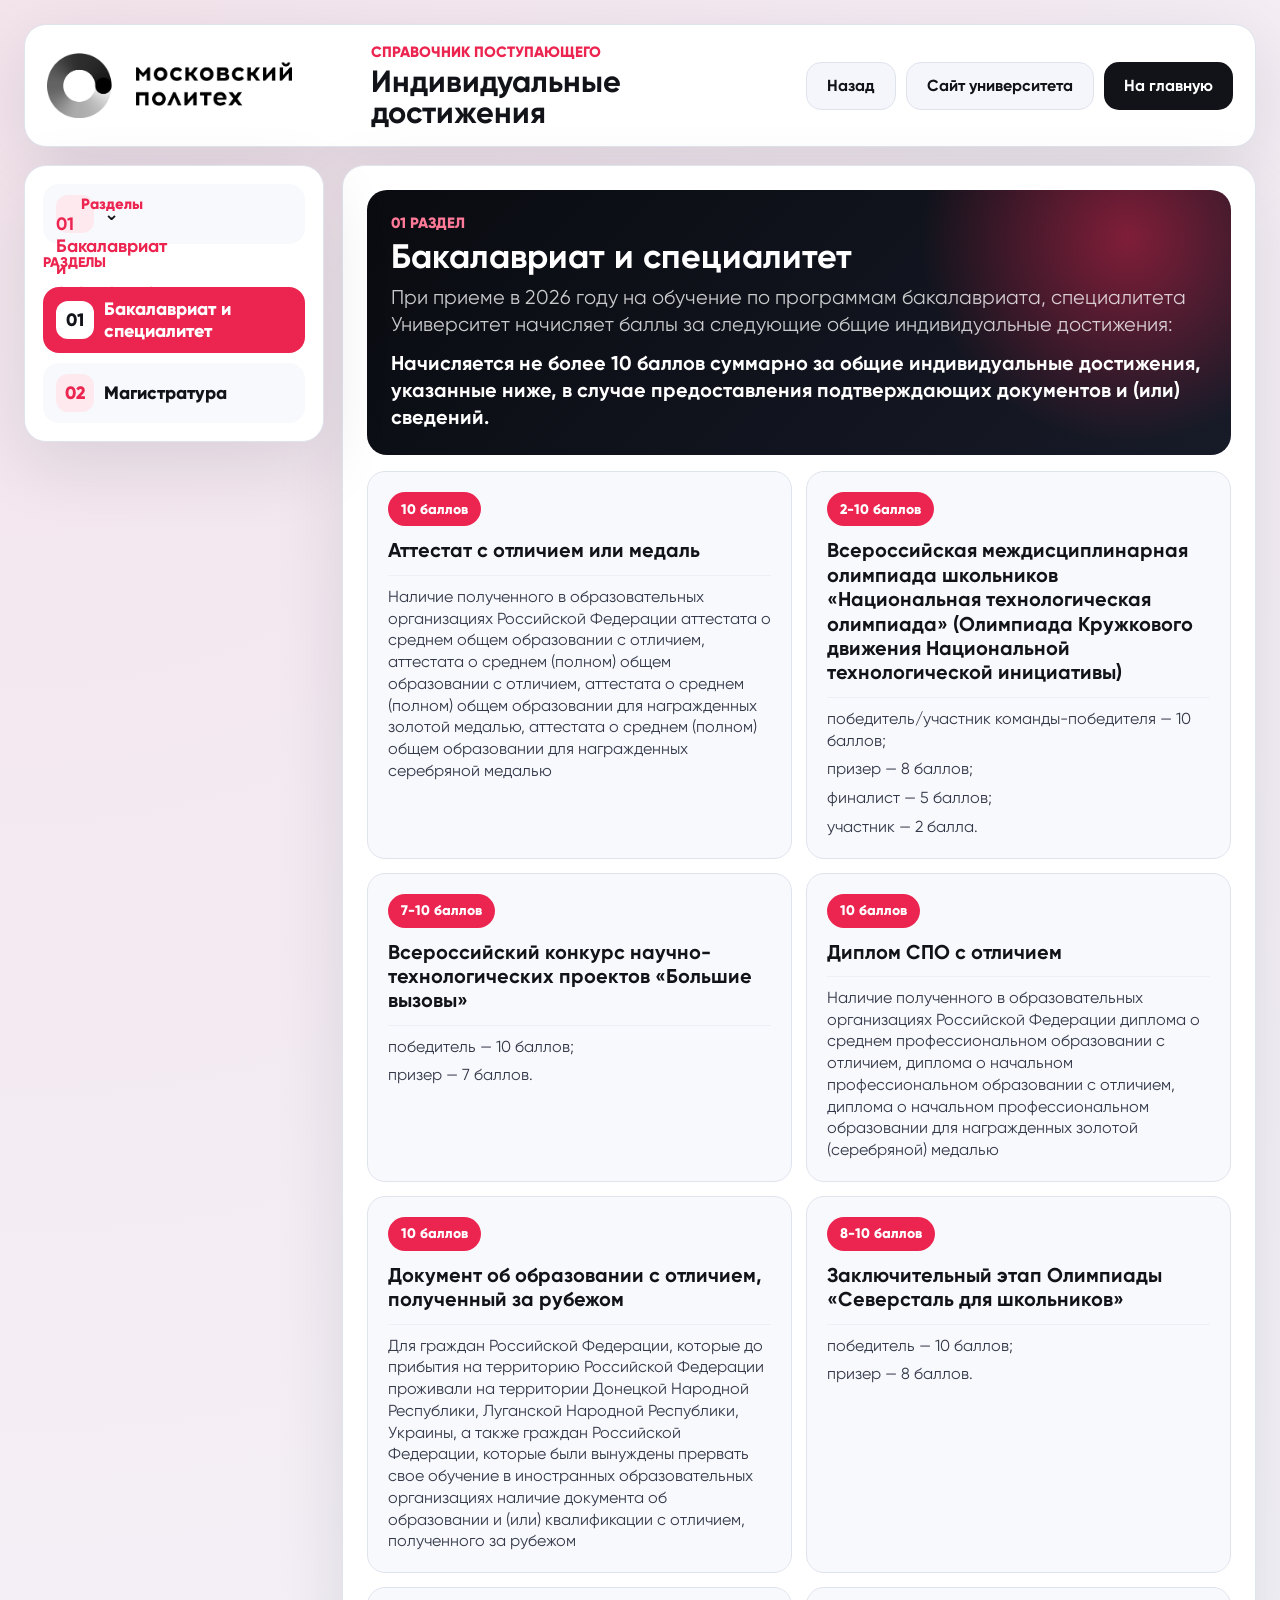
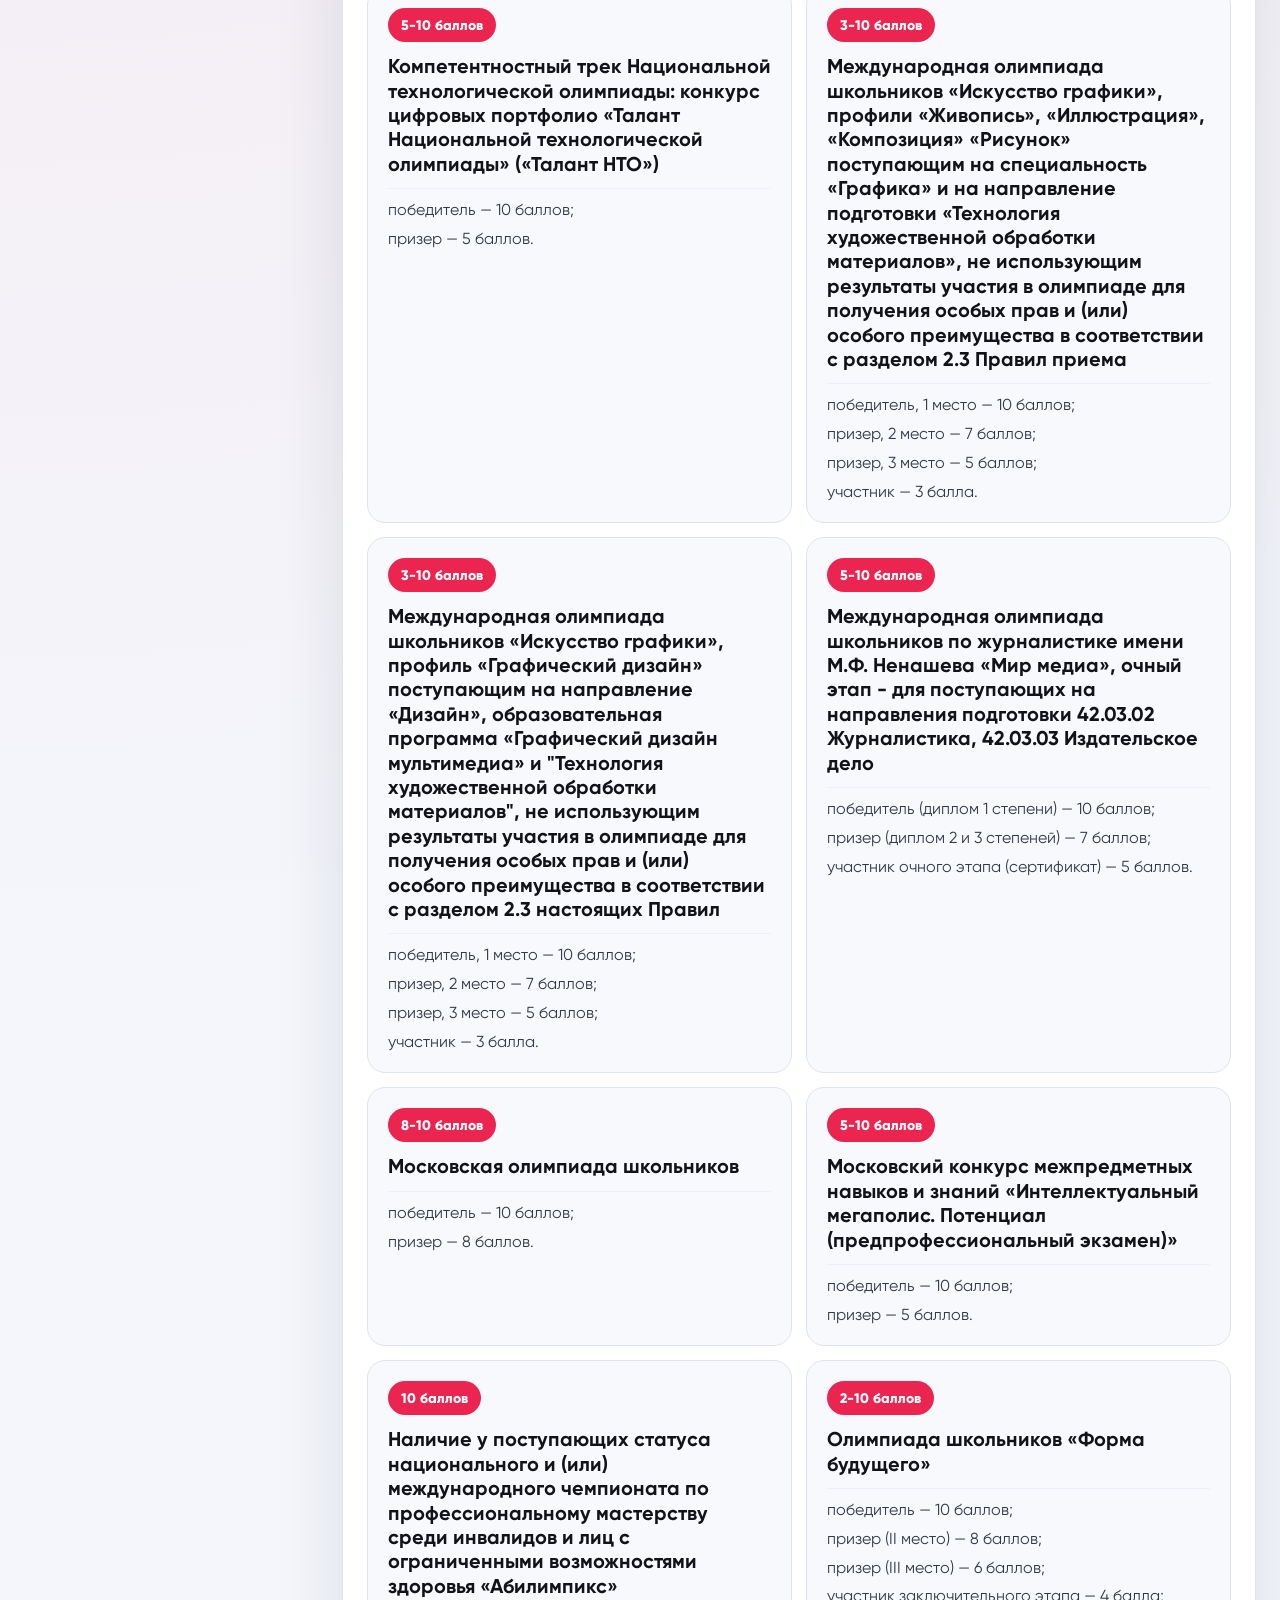
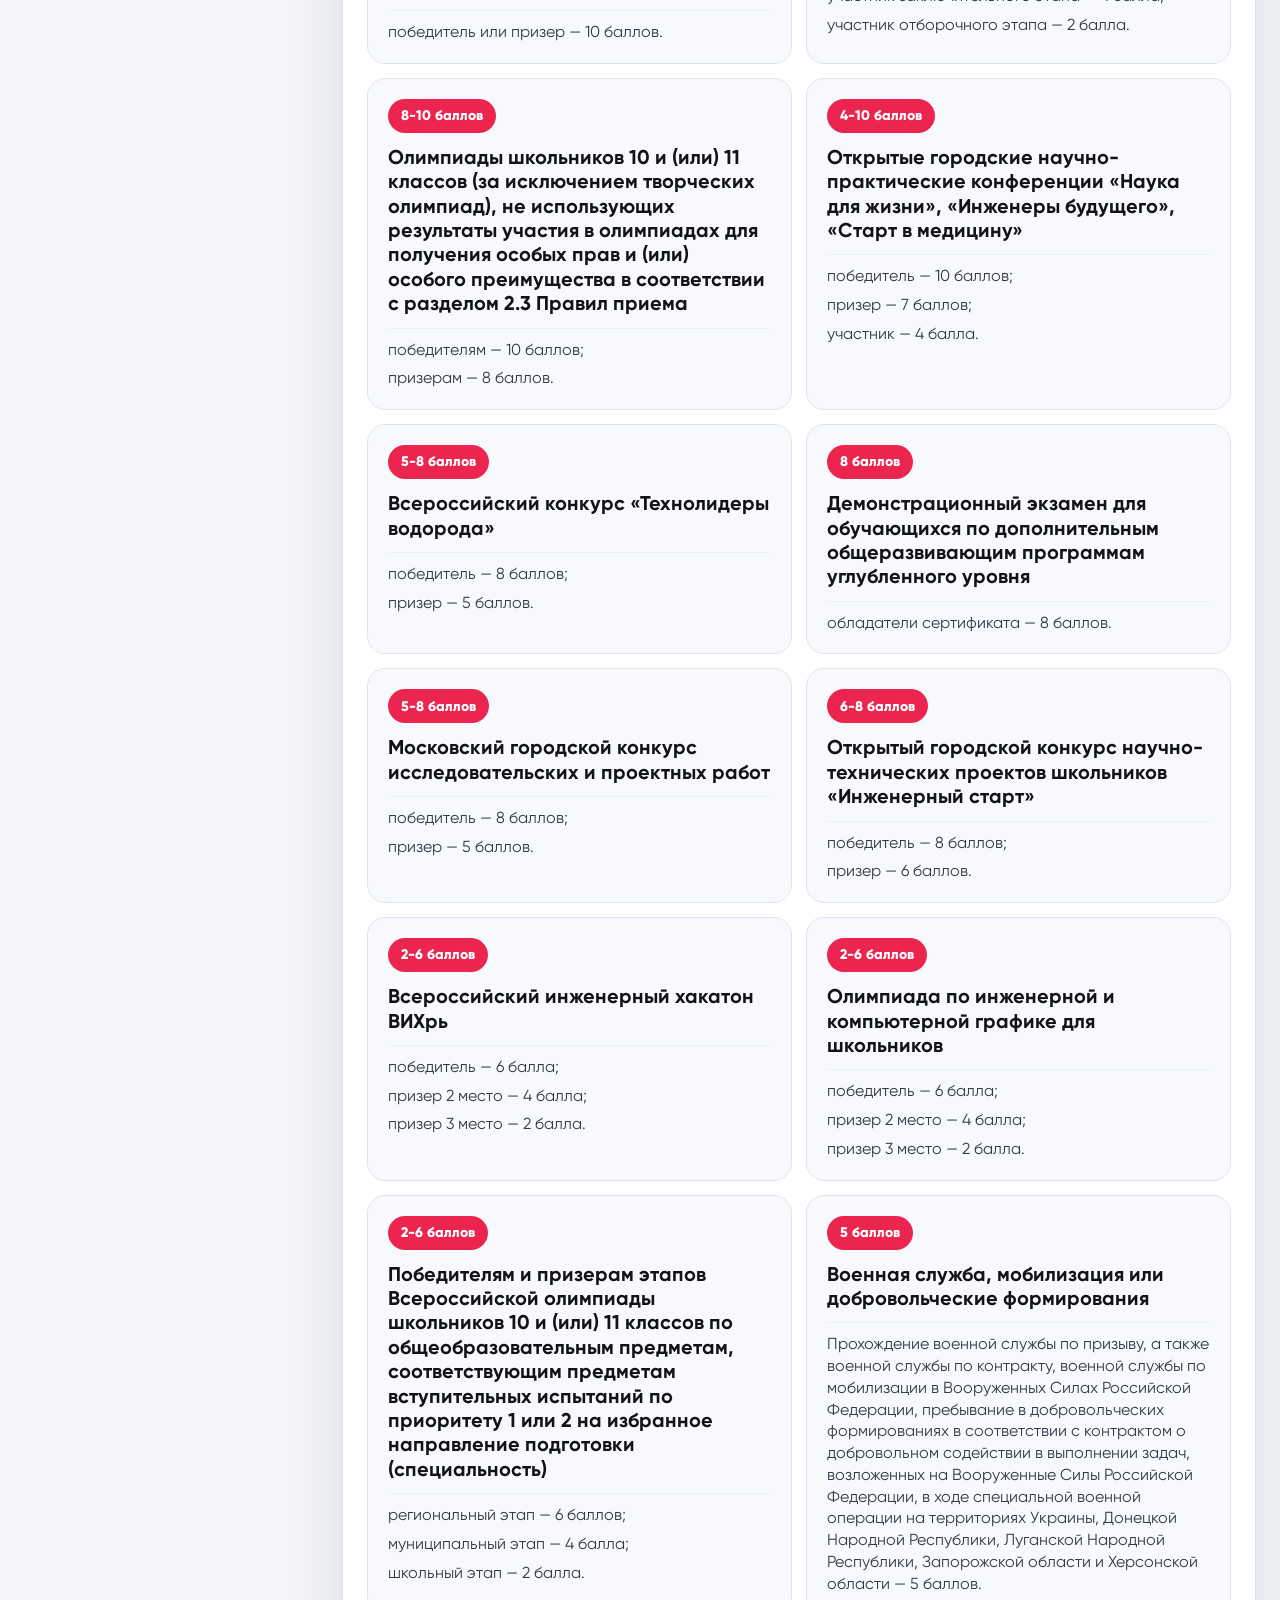
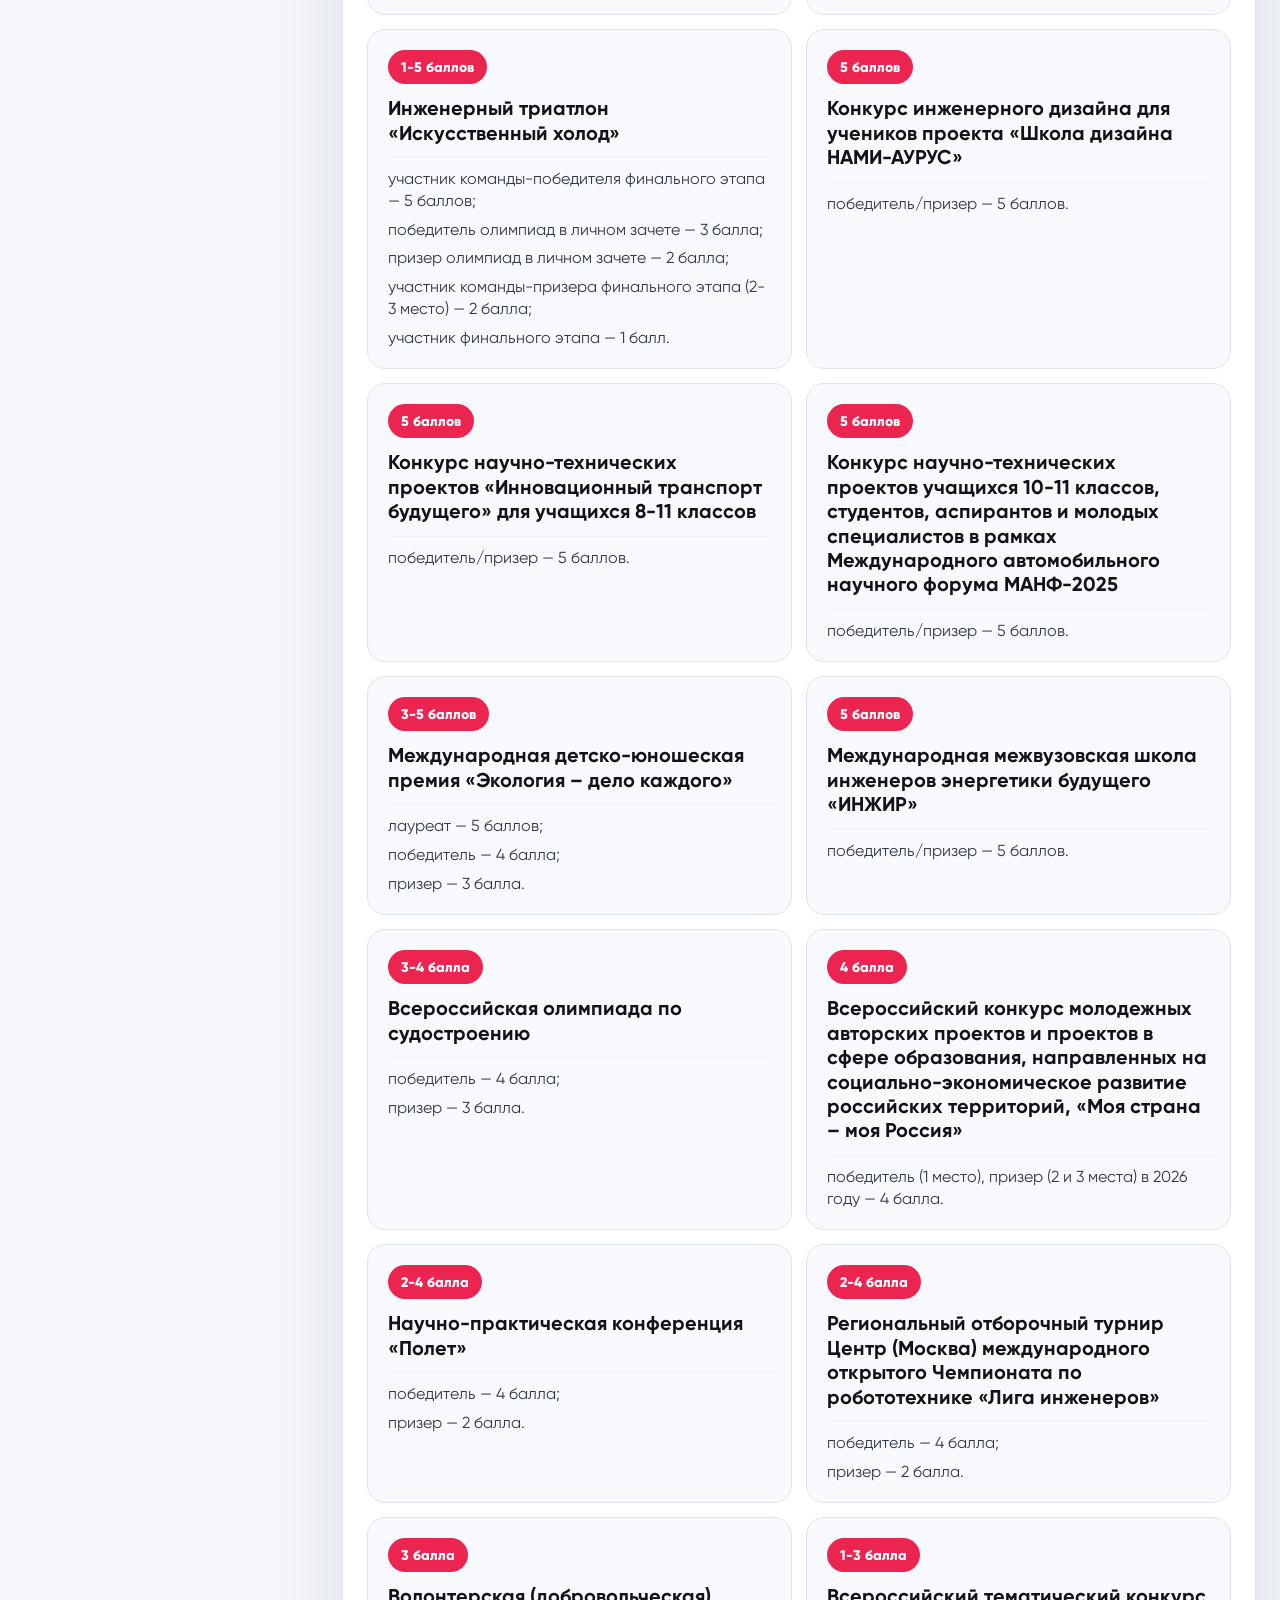
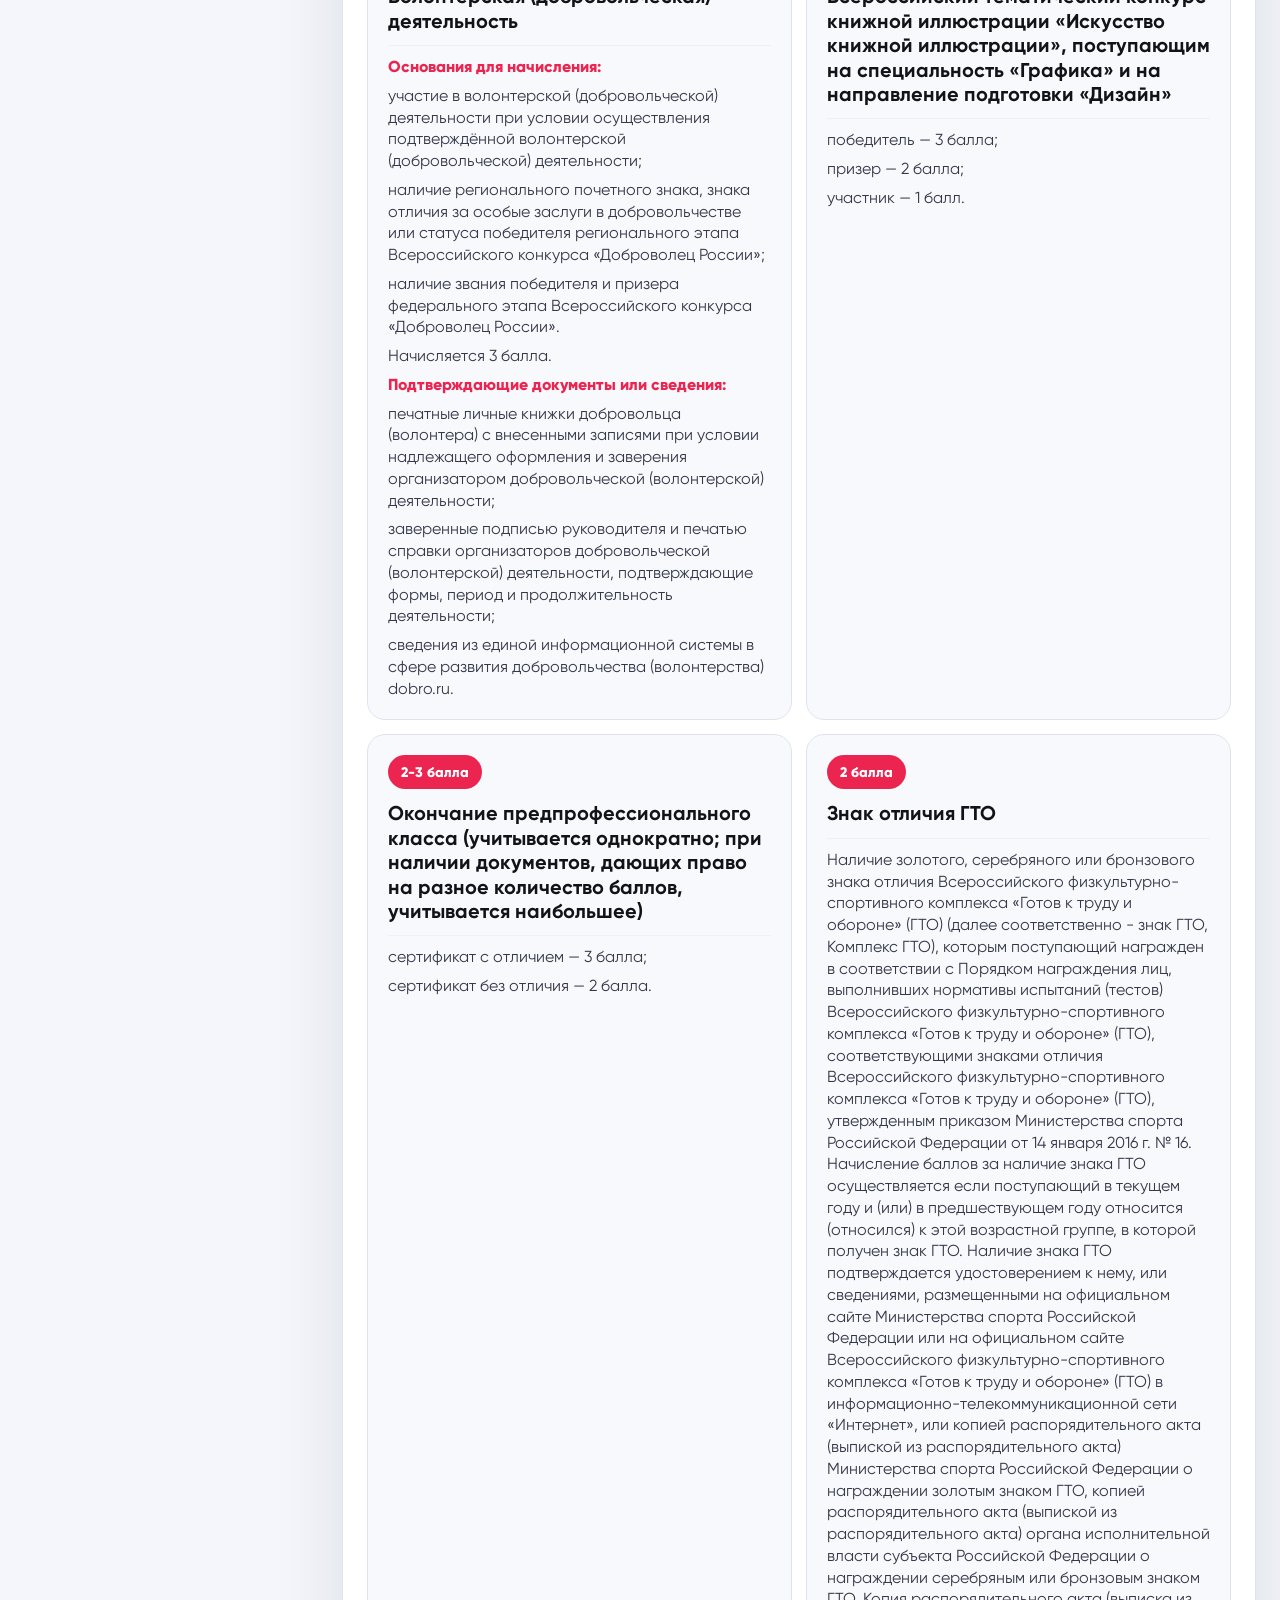
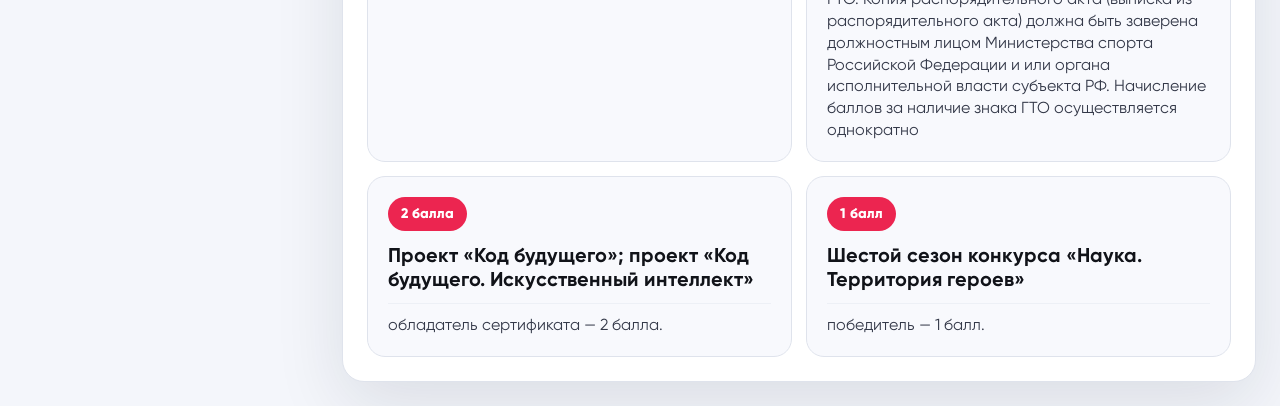
==== commit cd321e5d: "Add high-achiever materials and mobile UX" ====
--- a/achievements.html
+++ b/achievements.html
@@ -2,11 +2,12 @@
 <html lang="ru">
   <head>
     <meta charset="utf-8">
-    <meta name="viewport" content="width=device-width, initial-scale=1">
+    <meta name="viewport" content="width=device-width, initial-scale=1, viewport-fit=cover">
     <title>Индивидуальные достижения | Московский Политех</title>
     <link rel="stylesheet" href="assets/css/styles.css">
     <link rel="stylesheet" href="assets/css/viewer.css">
     <link rel="stylesheet" href="assets/css/achievements.css">
+    <link rel="stylesheet" href="assets/css/mobile.css">
   </head>
   <body class="viewer-page">
     <main class="viewer-shell achievements-shell">
@@ -33,5 +34,6 @@
     </main>
     <script src="assets/js/achievements-data.js"></script>
     <script src="assets/js/achievements.js"></script>
+    <script src="assets/js/mobile-nav.js"></script>
   </body>
 </html>
--- a/assets/css/styles.css
+++ b/assets/css/styles.css
@@ -282,6 +282,10 @@
   margin-top: clamp(8px, 0.55vw, 18px);
 }
 
+.topic-carousel__controls {
+  display: none;
+}
+
 .topic-item {
   display: grid;
   grid-template-columns: 14px 1fr;
@@ -431,6 +435,10 @@
   margin-top: clamp(8px, 0.55vw, 18px);
 }
 
+.faq-entry {
+  display: grid;
+}
+
 .faq-item {
   display: grid;
   grid-template-columns: 1fr 24px;
@@ -443,6 +451,11 @@
   border: 1px solid transparent;
   border-radius: 14px;
   cursor: pointer;
+  width: 100%;
+}
+
+.faq-answer[hidden] {
+  display: none;
 }
 
 .faq-item span {
@@ -707,9 +720,53 @@
   background: var(--active-accent);
 }
 
+.operator-card__actions {
+  display: contents;
+}
+
 .scripts-list {
   display: grid;
   gap: 10px;
+}
+
+.scripts-list--all {
+  align-content: start;
+}
+
+.priority-scripts {
+  display: grid;
+  gap: 10px;
+  padding: 10px;
+  background: linear-gradient(135deg, #d84c42, #e9554c);
+  border: 1px solid #c83d35;
+  border-radius: 18px;
+  box-shadow: 0 10px 24px rgba(216, 76, 66, 0.2);
+}
+
+.priority-scripts__head {
+  display: flex;
+  align-items: baseline;
+  justify-content: space-between;
+  gap: 14px;
+  padding: 2px 4px 0;
+  color: #fff;
+}
+
+.priority-scripts__head p,
+.priority-scripts__head h3 {
+  margin: 0;
+}
+
+.priority-scripts__head p {
+  font-size: 12px;
+  font-weight: 800;
+  letter-spacing: 0.02em;
+  text-transform: uppercase;
+}
+
+.priority-scripts__head h3 {
+  font-size: 18px;
+  line-height: 1.1;
 }
 
 .script-row {
@@ -721,6 +778,22 @@
   background: color-mix(in srgb, var(--theme-accent) 7%, #fff);
   border: 1px solid color-mix(in srgb, var(--theme-accent) 18%, #fff);
   border-radius: 16px;
+}
+
+.script-row--priority {
+  background: #fff8f8;
+  border-color: rgba(255, 255, 255, 0.72);
+}
+
+.script-row--priority .script-row__actions button:first-child {
+  color: #c73f38;
+  border-color: rgba(199, 63, 56, 0.28);
+}
+
+.script-row--priority .script-row__actions button:nth-child(2) {
+  color: #fff;
+  background: #d84c42;
+  border-color: #d84c42;
 }
 
 .script-row strong,
@@ -780,7 +853,25 @@
   line-height: 1.35;
 }
 
-@media (max-width: 1500px) {
+@media (min-width: 1101px) and (max-width: 1500px) {
+  .topbar {
+    grid-template-columns: minmax(205px, 0.78fr) minmax(410px, 1.35fr) minmax(175px, 0.72fr);
+  }
+
+  .dashboard-grid {
+    grid-template-columns: minmax(240px, 0.75fr) minmax(450px, 1.65fr) minmax(240px, 0.8fr);
+  }
+
+  .materials-grid {
+    grid-template-columns: repeat(3, minmax(0, 1fr));
+  }
+
+  .topic-list {
+    grid-template-columns: 1fr;
+  }
+}
+
+@media (min-width: 901px) and (max-width: 1100px) {
   .topbar,
   .dashboard-grid {
     grid-template-columns: 1fr;
--- a/assets/css/viewer.css
+++ b/assets/css/viewer.css
@@ -73,6 +73,10 @@
   gap: 10px;
 }
 
+.mobile-nav-toggle {
+  display: none;
+}
+
 .viewer-header button {
   color: var(--brand-black);
   background: #f4f6fb;
@@ -117,6 +121,41 @@
   word-break: normal;
 }
 
+.high-achiever-reference {
+  display: grid;
+  gap: 8px;
+  margin-top: 20px;
+  padding: 18px;
+  background: #fff4f5;
+  border: 1px solid rgba(236, 37, 80, 0.25);
+  border-left: 5px solid var(--brand-red);
+  border-radius: 14px;
+}
+
+.high-achiever-reference strong {
+  color: var(--brand-red);
+  font-size: 18px;
+}
+
+.high-achiever-reference span {
+  color: #3d4350;
+  font-size: 17px;
+  line-height: 1.35;
+}
+
+.high-achiever-link {
+  display: inline-flex;
+  align-items: center;
+  justify-self: start;
+  min-height: 42px;
+  padding: 0 16px;
+  color: #fff;
+  text-decoration: none;
+  background: var(--brand-red);
+  border-radius: 12px;
+  font-weight: 800;
+}
+
 .script-viewer-layout {
   display: grid;
   grid-template-columns: minmax(280px, 360px) minmax(0, 1fr);
--- a/assets/css/mobile.css
+++ b/assets/css/mobile.css
@@ -0,0 +1,1151 @@
+/* Responsive layer shared by the dashboard and every content viewer. */
+
+@media (max-width: 1100px) {
+  body.dashboard-page,
+  html:has(body.dashboard-page) {
+    height: auto;
+    min-height: 100%;
+    overflow-x: hidden;
+    overflow-y: auto;
+  }
+
+  .dashboard-page .app-shell {
+    display: block;
+    height: auto;
+    min-height: 100dvh;
+    overflow: visible;
+  }
+
+  .dashboard-page main {
+    display: block;
+    overflow: visible;
+  }
+
+  .dashboard-grid {
+    overflow: visible;
+  }
+
+  .topics-panel,
+  .faq-panel,
+  .hero-card,
+  .materials-section {
+    min-height: auto;
+    overflow: visible;
+  }
+
+  .hero-card {
+    min-height: 460px;
+  }
+
+  .materials-section {
+    margin-top: clamp(12px, 0.9vw, 24px);
+  }
+
+  .materials-grid {
+    height: auto;
+    grid-auto-rows: auto;
+  }
+
+  .material-card {
+    min-height: 160px;
+  }
+}
+
+@media (max-width: 900px), (max-height: 500px) and (max-width: 1000px) {
+  :root {
+    --radius: 18px;
+    --shadow: 0 12px 34px rgba(22, 28, 45, 0.1);
+  }
+
+  html {
+    scroll-behavior: smooth;
+    -webkit-text-size-adjust: 100%;
+  }
+
+  body {
+    overflow-wrap: anywhere;
+  }
+
+  body.dashboard-page.modal-open,
+  html:has(body.dashboard-page.modal-open) {
+    overflow: hidden;
+  }
+
+  button,
+  a {
+    touch-action: manipulation;
+  }
+
+  .dashboard-page .app-shell {
+    width: 100%;
+    padding: 8px;
+  }
+
+  .topbar {
+    grid-template-columns: 1fr;
+    gap: 12px;
+    padding: 14px;
+  }
+
+  .brand__logo {
+    width: min(190px, 68vw);
+    max-height: 54px;
+  }
+
+  .page-title {
+    text-align: left;
+    transform: none;
+  }
+
+  .page-title p {
+    font-size: clamp(24px, 8vw, 38px);
+    line-height: 0.96;
+  }
+
+  .page-title h1 {
+    margin-top: 7px;
+    font-size: 15px;
+    line-height: 1.2;
+  }
+
+  .top-actions,
+  .top-actions .top-action {
+    width: 100%;
+  }
+
+  .top-actions .top-action,
+  .primary-action,
+  .secondary-action,
+  .wide-link,
+  .modal-button,
+  .operator-card button,
+  .script-row__actions button {
+    min-height: 48px;
+  }
+
+  .dashboard-page main {
+    margin-top: 10px;
+  }
+
+  .dashboard-grid {
+    display: flex;
+    flex-direction: column;
+    gap: 10px;
+  }
+
+  .hero-card {
+    order: 1;
+    min-height: 0;
+    padding: 22px 18px;
+  }
+
+  .topics-panel {
+    order: 2;
+    padding: 16px;
+  }
+
+  .faq-panel {
+    order: 3;
+    padding: 16px;
+  }
+
+  .panel-heading h2,
+  .section-heading h2 {
+    font-size: 24px;
+  }
+
+  .topic-list {
+    display: flex;
+    gap: 8px;
+    margin: 12px -4px 0;
+    padding: 4px 4px 10px;
+    overflow-x: auto;
+    overscroll-behavior-x: contain;
+    scroll-snap-type: x proximity;
+  }
+
+  .topic-item {
+    flex: 0 0 min(78vw, 260px);
+    min-height: 52px;
+    scroll-snap-align: start;
+  }
+
+  .topic-item span:last-child,
+  .faq-item span {
+    font-size: 15px;
+  }
+
+  .hero-copy h2 {
+    max-width: 100%;
+    font-size: clamp(34px, 10vw, 48px);
+    line-height: 0.98;
+  }
+
+  .hero-copy p:not(.eyebrow) {
+    font-size: 17px;
+    line-height: 1.35;
+  }
+
+  .hero-points span {
+    min-height: 34px;
+    font-size: 13px;
+  }
+
+  .hero-actions {
+    display: grid;
+    grid-template-columns: 1fr;
+  }
+
+  .hero-actions > * {
+    width: 100%;
+  }
+
+  .faq-list {
+    gap: 8px;
+  }
+
+  .faq-item {
+    min-height: 52px;
+    padding: 10px 12px;
+  }
+
+  .materials-section {
+    margin-top: 10px;
+    padding: 16px;
+  }
+
+  .section-heading {
+    display: block;
+    margin-bottom: 12px;
+  }
+
+  .section-heading h2 {
+    margin-top: 4px;
+  }
+
+  .materials-grid {
+    grid-template-columns: 1fr;
+    gap: 9px;
+  }
+
+  .material-card {
+    grid-template-columns: 48px minmax(0, 1fr);
+    grid-template-rows: auto auto;
+    gap: 4px 12px;
+    min-height: 0;
+    padding: 14px;
+  }
+
+  .material-icon {
+    grid-row: 1 / 3;
+    width: 48px;
+    height: 48px;
+  }
+
+  .material-card strong {
+    align-self: end;
+    font-size: 18px;
+    line-height: 1.1;
+  }
+
+  .material-card span:last-child {
+    font-size: 14px;
+    line-height: 1.25;
+  }
+
+  .modal-backdrop {
+    align-items: end;
+    padding: 8px;
+  }
+
+  .modal {
+    width: 100%;
+    max-height: calc(100dvh - 16px);
+    border-radius: 20px;
+  }
+
+  .modal-close {
+    top: 12px;
+    right: 12px;
+    width: 44px;
+    height: 44px;
+  }
+
+  .modal-body {
+    padding: 22px 18px 24px;
+  }
+
+  .modal h2 {
+    padding-right: 42px;
+    font-size: 28px;
+    line-height: 1.08;
+  }
+
+  .modal-content,
+  .large-text,
+  .theme-summary p {
+    font-size: 17px;
+  }
+
+  .info-grid,
+  .scripts-layout,
+  .script-row {
+    grid-template-columns: 1fr;
+  }
+
+  .operator-card {
+    min-height: 0;
+  }
+
+  .operator-card button {
+    width: 100%;
+    margin-top: 14px;
+  }
+
+  .script-row__actions,
+  .modal-actions {
+    display: grid;
+    grid-template-columns: 1fr;
+    width: 100%;
+  }
+
+  .script-row__actions button,
+  .modal-actions > * {
+    width: 100%;
+  }
+
+  /* Shared content viewers */
+  .viewer-shell,
+  .achievements-shell,
+  .admission-shell,
+  .exam-schedule-shell,
+  .method-shell,
+  .teacher-shell {
+    width: calc(100% - 16px);
+    margin: 8px auto 20px;
+  }
+
+  .viewer-header {
+    grid-template-columns: 1fr;
+    gap: 12px;
+    padding: 14px;
+    border-radius: 18px;
+  }
+
+  .viewer-header img {
+    width: min(190px, 64vw);
+    max-height: 54px;
+  }
+
+  .viewer-header p {
+    margin-bottom: 5px;
+    font-size: 12px;
+  }
+
+  .viewer-header h1 {
+    font-size: clamp(25px, 8vw, 36px);
+    line-height: 1.05;
+  }
+
+  .viewer-actions {
+    display: grid;
+    grid-template-columns: repeat(2, minmax(0, 1fr));
+    justify-content: stretch;
+    gap: 8px;
+  }
+
+  .viewer-header a,
+  .viewer-header button,
+  .loyalty-tabs button {
+    min-width: 0;
+    min-height: 48px;
+    padding: 0 12px;
+    text-align: center;
+    font-size: 14px;
+    line-height: 1.15;
+  }
+
+  .viewer-content {
+    margin-top: 10px;
+    padding: 16px;
+    border-radius: 18px;
+  }
+
+  .script-article p,
+  .script-checklist li,
+  .slide-card li,
+  .summary-card li,
+  .script-section p,
+  .script-question,
+  .script-note {
+    font-size: 17px;
+    line-height: 1.45;
+  }
+
+  .script-viewer-layout,
+  .method-layout,
+  .teacher-layout,
+  .achievements-layout {
+    gap: 10px;
+    margin-top: 10px;
+  }
+
+  .script-nav,
+  .method-nav,
+  .teacher-nav,
+  .achievements-nav {
+    position: static;
+    max-height: min(44dvh, 380px);
+    padding: 12px;
+    overflow: auto;
+    border-radius: 18px;
+  }
+
+  .script-overview,
+  .method-hero,
+  .achievements-hero {
+    padding: 18px;
+    border-radius: 17px;
+  }
+
+  .script-overview h2,
+  .method-hero h2,
+  .achievements-hero h2 {
+    font-size: clamp(30px, 9vw, 42px);
+  }
+
+  .script-overview span,
+  .method-hero span,
+  .achievements-hero span,
+  .achievements-hero strong {
+    font-size: 17px;
+  }
+
+  .script-sections,
+  .method-content,
+  .achievements-content,
+  .teacher-section {
+    padding: 12px;
+  }
+
+  .script-section,
+  .method-card,
+  .achievement-card,
+  .summary-card,
+  .slide-card {
+    padding: 15px;
+  }
+
+  .method-cards,
+  .method-hero__highlights,
+  .term-grid,
+  .category-grid,
+  .teacher-quick,
+  .teacher-card-grid,
+  .achievements-grid {
+    grid-template-columns: 1fr;
+  }
+
+  .method-table-wrap,
+  .teacher-table-wrap {
+    max-width: 100%;
+    overflow-x: auto;
+    -webkit-overflow-scrolling: touch;
+  }
+
+  .method-table {
+    min-width: 640px;
+    table-layout: auto;
+  }
+
+  .achievement-condition {
+    grid-template-columns: 1fr;
+  }
+
+  .achievement-condition strong {
+    justify-self: start;
+    white-space: normal;
+  }
+
+  /* Admission numbers and exam schedule */
+  .admission-hero,
+  .exam-hero,
+  .schedule-section,
+  .teacher-hero {
+    margin-top: 10px;
+    padding: 18px;
+    border-radius: 18px;
+  }
+
+  .admission-hero h2,
+  .exam-hero h2,
+  .teacher-hero h2 {
+    font-size: clamp(32px, 10vw, 44px);
+  }
+
+  .admission-hero span,
+  .exam-hero span,
+  .schedule-section__header span,
+  .postgraduate-panel p,
+  .teacher-panel p,
+  .teacher-panel li {
+    font-size: 17px;
+  }
+
+  .admission-doc-grid,
+  .schedule-tabs,
+  .schedule-flow-grid {
+    grid-template-columns: 1fr;
+    gap: 9px;
+    margin-top: 10px;
+  }
+
+  .admission-doc-card {
+    min-height: 0;
+    padding: 16px;
+  }
+
+  .admission-doc-card h3 {
+    margin-top: 18px;
+    font-size: 26px;
+  }
+
+  .schedule-tabs button {
+    min-height: 76px;
+    padding: 13px;
+  }
+
+  .schedule-content {
+    margin-top: 10px;
+  }
+
+  .schedule-flow-card {
+    min-height: 0;
+    padding: 16px;
+  }
+
+  .schedule-flow-actions,
+  .schedule-flow-actions a,
+  .official-link {
+    width: 100%;
+  }
+
+  .schedule-map {
+    padding: 8px;
+    overflow-x: auto;
+  }
+
+  .teacher-tools {
+    gap: 10px;
+  }
+
+  .teacher-hero,
+  .teacher-section {
+    padding: 16px;
+  }
+
+  /* PDF and booklet viewers keep a direct-open route on mobile. */
+  .viewer-page--pdf,
+  .viewer-page--book {
+    height: auto;
+    min-height: 100dvh;
+    overflow: auto;
+  }
+
+  .viewer-shell--pdf,
+  .book-shell {
+    display: block;
+    width: calc(100% - 8px);
+    height: auto;
+    min-height: 100dvh;
+    margin: 4px auto;
+    overflow: visible;
+  }
+
+  .pdf-frame {
+    height: 72dvh;
+    min-height: 520px;
+    margin-top: 8px;
+    border-radius: 16px;
+  }
+
+  .pdf-frame object {
+    min-height: 520px;
+  }
+
+  .viewer-page--spread .viewer-shell--pdf {
+    width: calc(100% - 8px);
+    height: auto;
+    margin: 4px auto;
+  }
+
+  .viewer-page--spread .viewer-header {
+    grid-template-columns: 1fr;
+  }
+
+  .viewer-page--spread .viewer-header img {
+    width: min(190px, 64vw);
+  }
+
+  .book-spread,
+  .book-canvas {
+    min-height: 60dvh;
+  }
+}
+
+@media (max-width: 900px), (max-height: 500px) and (max-width: 1000px) {
+  .dashboard-page .app-shell {
+    padding:
+      max(8px, env(safe-area-inset-top))
+      max(8px, env(safe-area-inset-right))
+      max(12px, env(safe-area-inset-bottom))
+      max(8px, env(safe-area-inset-left));
+  }
+
+  .topbar {
+    grid-template-columns: minmax(0, 1fr) auto;
+    grid-template-areas:
+      "brand actions"
+      "title title";
+    gap: 8px 12px;
+    padding: 12px 14px 13px;
+  }
+
+  .brand {
+    grid-area: brand;
+  }
+
+  .brand__logo {
+    width: min(156px, 46vw);
+    max-height: 45px;
+  }
+
+  .page-title {
+    grid-area: title;
+  }
+
+  .page-title p {
+    font-size: clamp(25px, 6.7vw, 30px);
+    line-height: 0.98;
+  }
+
+  .page-title h1 {
+    margin-top: 5px;
+    font-size: 13px;
+    line-height: 1.15;
+  }
+
+  .top-actions {
+    grid-area: actions;
+    justify-content: flex-end;
+    width: auto;
+  }
+
+  .top-actions .top-action {
+    width: auto;
+    min-height: 44px;
+    padding: 0 11px;
+    gap: 7px;
+    font-size: 13px;
+  }
+
+  .top-actions .button-icon,
+  .top-actions .button-icon svg {
+    width: 20px;
+    height: 20px;
+  }
+
+  .hero-card {
+    padding: 17px 16px 18px;
+  }
+
+  .hero-visual {
+    display: none;
+  }
+
+  .hero-copy h2 {
+    font-size: clamp(34px, 9.2vw, 40px);
+    line-height: 0.96;
+  }
+
+  .hero-copy p:not(.eyebrow) {
+    margin-top: 12px;
+    font-size: 16px;
+    line-height: 1.28;
+  }
+
+  .hero-points {
+    gap: 6px;
+    margin-top: 13px;
+  }
+
+  .hero-points span {
+    min-height: 30px;
+    padding: 6px 10px;
+    font-size: 12px;
+  }
+
+  .hero-actions {
+    grid-template-columns: repeat(2, minmax(0, 1fr));
+    gap: 8px;
+    margin-top: 14px;
+  }
+
+  .hero-actions > * {
+    min-width: 0;
+    min-height: 46px;
+    padding: 0 10px;
+    font-size: 14px;
+  }
+
+  .topics-panel {
+    padding: 15px 14px;
+  }
+
+  .topic-carousel {
+    min-width: 0;
+  }
+
+  .topic-carousel__controls {
+    display: grid;
+    grid-template-columns: 42px auto 42px;
+    align-items: center;
+    justify-content: end;
+    gap: 7px;
+    margin: 7px 0 6px;
+  }
+
+  .topic-carousel__controls button {
+    display: grid;
+    place-items: center;
+    width: 42px;
+    height: 42px;
+    padding: 0;
+    color: #111319;
+    background: #f4f6fb;
+    border: 1px solid var(--line);
+    border-radius: 13px;
+    font: inherit;
+    font-size: 28px;
+    line-height: 1;
+  }
+
+  .topic-carousel__controls button:disabled {
+    color: #a8adba;
+    background: #fafbfe;
+  }
+
+  .topic-carousel__controls span {
+    min-width: 56px;
+    color: var(--muted);
+    font-size: 13px;
+    font-weight: 800;
+    text-align: center;
+  }
+
+  .topic-list {
+    gap: 9px;
+    margin: 0;
+    padding: 2px 42px 3px 2px;
+    overflow-x: auto;
+    scroll-behavior: smooth;
+    scroll-padding-inline: 2px 42px;
+    scroll-snap-type: x mandatory;
+    scrollbar-width: none;
+    -webkit-overflow-scrolling: touch;
+  }
+
+  .topic-list::-webkit-scrollbar {
+    display: none;
+  }
+
+  .topic-item {
+    flex: 0 0 calc(100% - 42px);
+    min-height: 64px;
+    padding: 10px 12px;
+    scroll-snap-align: start;
+    scroll-snap-stop: always;
+  }
+
+  .topic-item span:last-child {
+    font-size: 15px;
+  }
+
+  .faq-panel {
+    padding: 15px 14px;
+  }
+
+  .faq-entry {
+    border: 1px solid #edf0f6;
+    border-radius: 14px;
+    overflow: hidden;
+  }
+
+  .faq-item {
+    min-height: 50px;
+    padding: 10px 12px;
+    background: #f8f9fd;
+    border: 0;
+    border-radius: 0;
+  }
+
+  .faq-item svg {
+    transition: transform 160ms ease;
+  }
+
+  .faq-item[aria-expanded="true"] svg {
+    transform: rotate(90deg);
+  }
+
+  .faq-answer {
+    padding: 0 12px 13px;
+    background: #f8f9fd;
+  }
+
+  .faq-answer p {
+    margin: 0;
+    color: #454c5d;
+    font-size: 15px;
+    line-height: 1.4;
+  }
+
+  .faq-answer__link {
+    display: inline-flex;
+    align-items: center;
+    min-height: 42px;
+    margin-top: 11px;
+    padding: 0 13px;
+    color: #fff;
+    text-decoration: none;
+    background: var(--brand-red);
+    border-radius: 11px;
+    font-size: 14px;
+    font-weight: 800;
+  }
+
+  [data-show-all-faq] {
+    display: none;
+  }
+
+  .materials-section {
+    padding: 15px 14px;
+  }
+
+  .material-card {
+    grid-template-columns: 44px minmax(0, 1fr);
+    padding: 11px 12px;
+  }
+
+  .material-icon {
+    width: 44px;
+    height: 44px;
+  }
+
+  .material-card strong {
+    font-size: 17px;
+  }
+
+  .material-card span:last-child {
+    font-size: 13px;
+  }
+
+  .modal-backdrop {
+    padding:
+      max(6px, env(safe-area-inset-top))
+      max(6px, env(safe-area-inset-right))
+      max(6px, env(safe-area-inset-bottom))
+      max(6px, env(safe-area-inset-left));
+  }
+
+  .modal {
+    max-height: calc(100dvh - max(12px, env(safe-area-inset-top) + env(safe-area-inset-bottom)));
+  }
+
+  .modal-close {
+    z-index: 2;
+  }
+
+  .modal-body {
+    overscroll-behavior: contain;
+    padding: 20px 14px max(20px, env(safe-area-inset-bottom));
+  }
+
+  .modal h2 {
+    margin-bottom: 16px;
+    padding-right: 46px;
+    font-size: 27px;
+  }
+
+  .operator-card {
+    min-height: 0;
+    padding: 18px;
+  }
+
+  .operator-card h3 {
+    font-size: 25px;
+  }
+
+  .operator-card__actions {
+    display: grid;
+    grid-template-columns: repeat(2, minmax(0, 1fr));
+    gap: 8px;
+    width: 100%;
+    margin-top: 16px;
+  }
+
+  .operator-card__actions button {
+    width: 100%;
+    min-height: 44px;
+    margin: 0;
+    padding: 0 8px;
+    font-size: 13px;
+    line-height: 1.15;
+  }
+
+  .priority-scripts {
+    padding: 8px;
+  }
+
+  .priority-scripts__head {
+    align-items: flex-start;
+    flex-direction: column;
+    gap: 4px;
+  }
+
+  .priority-scripts__head h3 {
+    font-size: 17px;
+  }
+
+  .script-row {
+    gap: 10px;
+    padding: 12px;
+  }
+
+  .script-row strong {
+    font-size: 17px;
+    line-height: 1.16;
+  }
+
+  .script-row span {
+    font-size: 14px;
+    line-height: 1.3;
+  }
+
+  .script-row__actions {
+    display: grid;
+    grid-template-columns: repeat(3, minmax(0, 1fr));
+    gap: 6px;
+    width: 100%;
+  }
+
+  .script-row__actions button {
+    width: 100%;
+    min-width: 0;
+    min-height: 44px;
+    padding: 0 5px;
+    font-size: 13px;
+    line-height: 1.1;
+  }
+
+  .viewer-page {
+    padding-top: env(safe-area-inset-top);
+    padding-bottom: env(safe-area-inset-bottom);
+  }
+
+  .script-viewer-layout,
+  .method-layout,
+  .teacher-layout,
+  .achievements-layout {
+    align-items: start;
+  }
+
+  .script-nav.mobile-nav-ready,
+  .method-nav.mobile-nav-ready,
+  .teacher-nav.mobile-nav-ready,
+  .achievements-nav.mobile-nav-ready {
+    position: sticky;
+    z-index: 8;
+    top: max(8px, env(safe-area-inset-top));
+    max-height: 60dvh;
+    padding: 8px;
+    overflow: auto;
+    overscroll-behavior: contain;
+  }
+
+  .mobile-nav-toggle {
+    display: grid;
+    grid-template-columns: minmax(0, 1fr) 28px;
+    align-items: center;
+    gap: 8px;
+    width: 100%;
+    min-height: 52px;
+    padding: 8px 10px;
+    text-align: left;
+    background: #f8f9fd;
+    border: 1px solid var(--line);
+    border-radius: 14px;
+    font: inherit;
+  }
+
+  .mobile-nav-toggle span,
+  .mobile-nav-toggle small,
+  .mobile-nav-toggle strong {
+    display: block;
+    min-width: 0;
+  }
+
+  .mobile-nav-toggle small {
+    color: var(--brand-red);
+    font-size: 10px;
+    font-weight: 800;
+    text-transform: uppercase;
+  }
+
+  .mobile-nav-toggle strong {
+    margin-top: 2px;
+    overflow: hidden;
+    font-size: 14px;
+    line-height: 1.15;
+    text-overflow: ellipsis;
+    white-space: nowrap;
+  }
+
+  .mobile-nav-toggle b {
+    color: var(--brand-red);
+    font-size: 24px;
+    font-weight: 500;
+    text-align: center;
+    transition: transform 160ms ease;
+  }
+
+  [data-mobile-nav-open="true"] .mobile-nav-toggle b {
+    transform: rotate(180deg);
+  }
+
+  [data-mobile-nav-open="false"] > :not(.mobile-nav-toggle) {
+    display: none !important;
+  }
+
+  [data-mobile-nav-open="true"] > .mobile-nav-toggle {
+    position: sticky;
+    z-index: 1;
+    top: 0;
+    margin-bottom: 8px;
+  }
+
+  .script-viewer-content,
+  .method-content,
+  .teacher-content,
+  .achievements-content {
+    scroll-margin-top: 76px;
+  }
+
+  .viewer-header,
+  .viewer-page--spread .viewer-header {
+    grid-template-columns: minmax(108px, 132px) minmax(0, 1fr);
+    grid-template-areas:
+      "logo title"
+      "actions actions";
+    gap: 9px 12px;
+    padding: 12px;
+  }
+
+  .viewer-header > img,
+  .viewer-page--spread .viewer-header img {
+    grid-area: logo;
+    width: min(132px, 34vw);
+    max-height: 44px;
+  }
+
+  .viewer-header > div:not(.viewer-actions) {
+    grid-area: title;
+    min-width: 0;
+  }
+
+  .viewer-header p {
+    margin-bottom: 4px;
+    font-size: 10px;
+    line-height: 1.1;
+  }
+
+  .viewer-header h1 {
+    font-size: clamp(22px, 6.3vw, 29px);
+    line-height: 1.02;
+  }
+
+  .viewer-actions {
+    grid-area: actions;
+    display: grid;
+    grid-template-columns: repeat(auto-fit, minmax(88px, 1fr));
+    width: 100%;
+    gap: 6px;
+  }
+
+  .viewer-header a,
+  .viewer-header button {
+    min-width: 0;
+    min-height: 44px;
+    padding: 5px 7px;
+    font-size: 12px;
+    line-height: 1.12;
+  }
+
+  .loyalty-tabs {
+    display: grid;
+    grid-template-columns: repeat(2, minmax(0, 1fr));
+    gap: 7px;
+  }
+
+  .loyalty-tabs button {
+    min-height: 44px;
+    font-size: 13px;
+  }
+
+  .teacher-mode {
+    display: flex;
+    flex-direction: row;
+    align-items: stretch;
+    overflow-x: auto;
+    scrollbar-width: none;
+  }
+
+  .teacher-mode::-webkit-scrollbar {
+    display: none;
+  }
+
+  .teacher-mode button {
+    flex: 0 0 min(74vw, 250px);
+    min-height: 44px;
+    font-size: 13px;
+  }
+
+  input,
+  select,
+  textarea {
+    font-size: 16px;
+  }
+}
+
+@media (max-width: 420px) {
+  .page-title p {
+    font-size: 25px;
+  }
+
+  .hero-copy h2 {
+    font-size: 34px;
+  }
+
+  .pdf-frame,
+  .pdf-frame object {
+    min-height: 460px;
+  }
+}
+
+@media (prefers-reduced-motion: reduce) {
+  *,
+  *::before,
+  *::after {
+    scroll-behavior: auto !important;
+    transition-duration: 0.01ms !important;
+  }
+}
